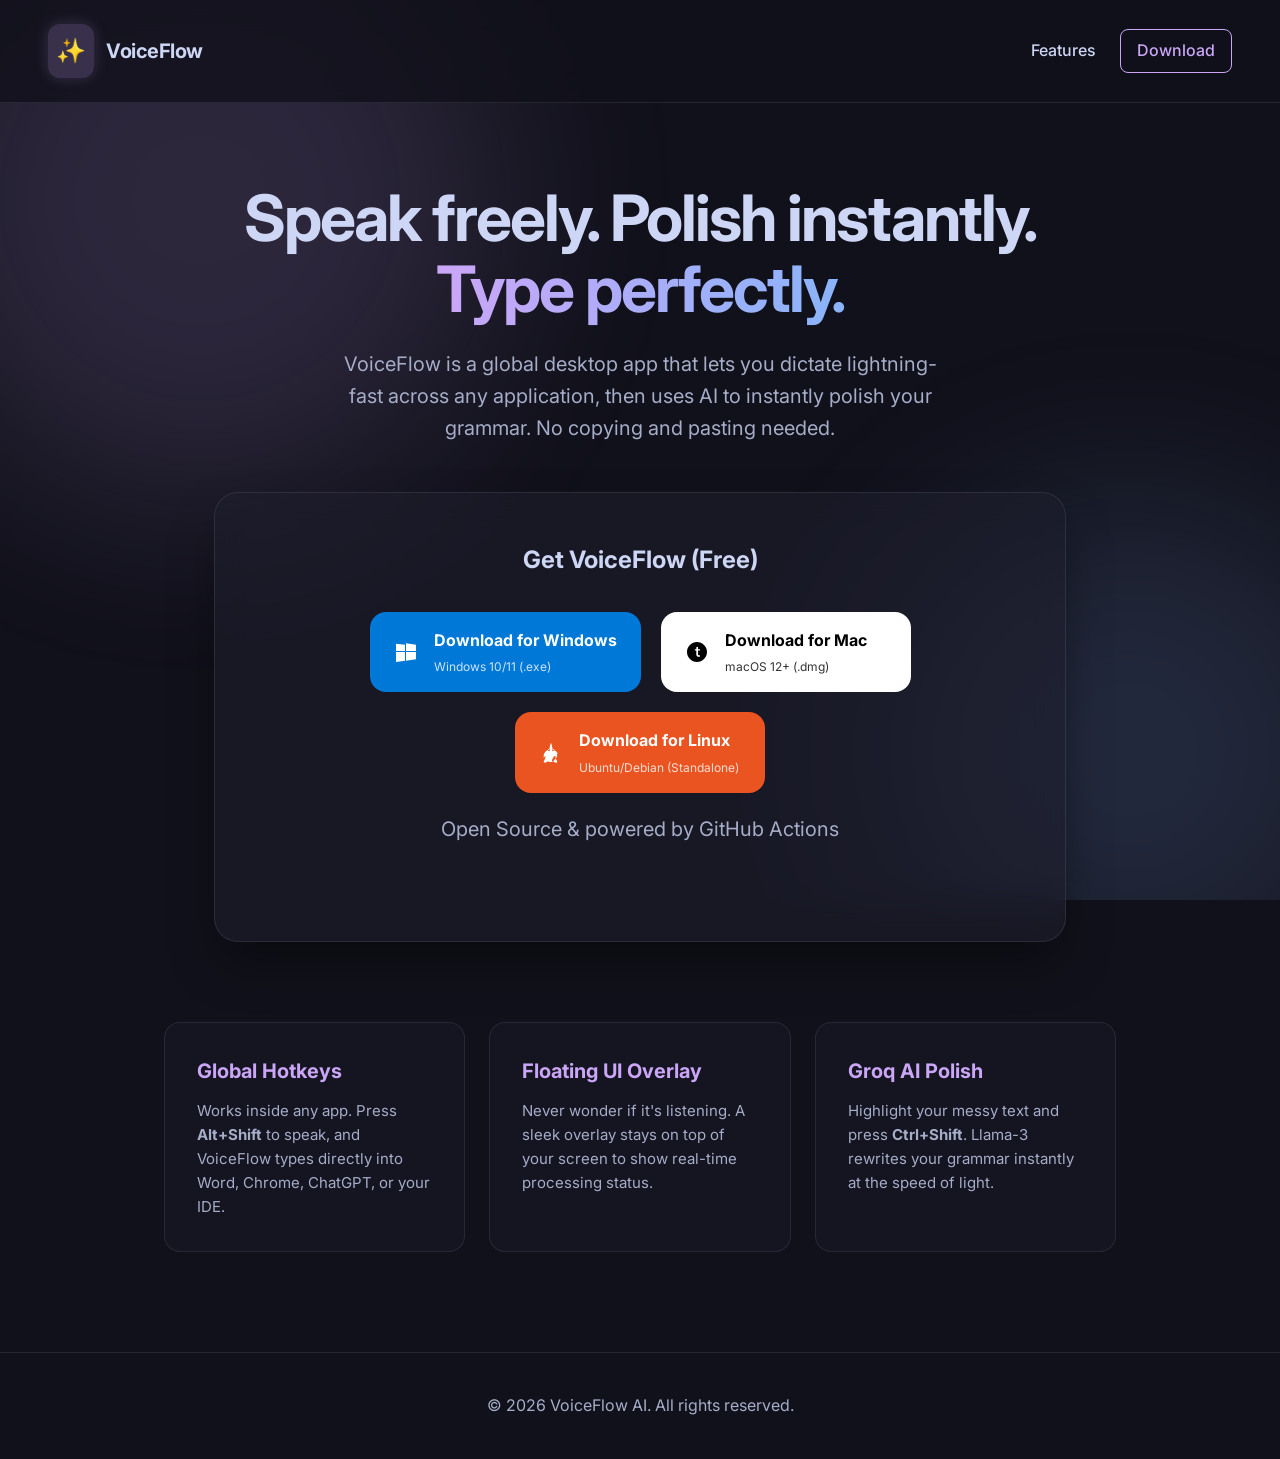
==== docs/index.html @ 1461a6a5 "Add automatic cloud releasing and fix Mac link" ====
<!DOCTYPE html>
<html lang="en">
<head>
    <meta charset="UTF-8">
    <meta name="viewport" content="width=device-width, initial-scale=1.0">
    <title>VoiceFlow - AI Dictation Everywhere</title>
    <link rel="stylesheet" href="style.css">
    <link href="https://fonts.googleapis.com/css2?family=Inter:wght@400;500;700&display=swap" rel="stylesheet">
</head>
<body>
    <div class="background-effects">
        <div class="glow-orb purple"></div>
        <div class="glow-orb blue"></div>
    </div>

    <header>
        <div class="logo">
            <span class="logo-icon">✨</span>
            <h1>VoiceFlow</h1>
        </div>
        <nav>
            <a href="#features">Features</a>
            <a href="#download" class="btn-primary-outline">Download</a>
        </nav>
    </header>

    <main>
        <section class="hero">
            <h1>Speak freely. Polish instantly. <br><span class="gradient-text">Type perfectly.</span></h1>
            <p>VoiceFlow is a global desktop app that lets you dictate lightning-fast across any application, then uses AI to instantly polish your grammar. No copying and pasting needed.</p>
            
            <div class="download-section" id="download">
                <h2>Get VoiceFlow (Free)</h2>
                <div class="button-group">
                    <a href="https://github.com/HafizMuhammadShah42895/VoiceFlow/releases/latest/download/VoiceFlow_Setup.exe" class="btn-download windows">
                        <svg width="24" height="24" viewBox="0 0 24 24" fill="currentColor"><path d="M2,22L11,20.8V12H2V22M12,20.7L22,19.3V12H12V20.7M22,4.7L12,3.3V11H22V4.7M11,4.8L2,3.8V11H11V4.8Z"/></svg>
                        <div>
                            <span>Download for Windows</span>
                            <small>Windows 10/11 (.exe)</small>
                        </div>
                    </a>
                    
                    <a href="https://github.com/HafizMuhammadShah42895/VoiceFlow/releases/latest/download/VoiceFlow_Mac.zip" class="btn-download mac">
                        <svg width="24" height="24" viewBox="0 0 24 24" fill="currentColor"><path d="M12 2C6.477 2 2 6.477 2 12s4.477 10 10 10 10-4.477 10-10S17.523 2 12 2zm3.3 14.5c-.326.134-.783.33-1.378.33-1.6 0-2.613-.913-2.613-2.695v-3.712H9.84v-1.125h1.468v-2.07l1.716-.51v2.58h2.007v1.125h-2.007v3.582c0 .944.385 1.34 1.106 1.34.335 0 .61-.06.77-.123v1.278z"/></svg>
                        <div>
                            <span>Download for Mac</span>
                            <small>macOS 12+ (.dmg)</small>
                        </div>
                    </a>

                    <a href="https://github.com/HafizMuhammadShah42895/VoiceFlow/releases/latest/download/VoiceFlow_Linux" class="btn-download linux">
                        <svg width="24" height="24" viewBox="0 0 24 24" fill="currentColor"><path d="M14.65,19.66c-.19.46-.72.68-1.2.5-.47-.19-.69-.71-.5-1.18.29-.69.76-1.5,1.06-2.09.28-.55.77-1.37,1.21-1.67.57-.39,1.15-.3,1.6.09.43.37.52,1,.27,1.67-.32.86-1.78,1.69-2.44,2.68M10.35,19.66c.19.46.72.68,1.2.5.47-.19.69-.71.5-1.18-.29-.69-.76-1.5-1.06-2.09-.28-.55-.77-1.37-1.21-1.67-.57-.39-1.15-.3-1.6.09-.43.37-.52,1-.27,1.67.32.86,1.78,1.69,2.44,2.68M18.89,12.75c-1.31-2.9-3.93-3.69-3.93-3.69-.33-.08-.73-.24-1.23-.42,0,0-1.23-6.64-1.73-6.64-.5,0-1.73,6.64-1.73,6.64-.5.18-.9.34-1.23.42,0,0-2.62.79-3.93,3.69-.73,1.62-.23,4.19-.23,4.19.45-1.5,1.52-1.92,1.52-1.92s.11.83-.02,1.61c-.13.78-.34,1.07-.34,1.07,0,0-.73,1.38-1.07,1.93-.34.55-.42,1.25-.13,1.74.29.49.88.58,1.4.38.52-.2,1.38-.9,1.7-1.09s.71-.24,1.11-.2c.4.04,1.04.28,1.54.49.5.21,1.18.21,1.68,0,.5-.21,1.14-.45,1.54-.49.4-.04.79.01,1.11.2s1.18.89,1.7,1.09c.52.2,1.11.11,1.4-.38.29-.49.21-1.19-.13-1.74-.34-.55-1.07-1.93-1.07-1.93,0,0-.21-.29-.34-1.07-.13-.78-.02-1.61-.02-1.61s1.07.42,1.52,1.92c0,0,.5-2.57-.23-4.19M14,10c-.55,0-1-.45-1-1s.45-1,1-1,1,.45,1,1-.45,1-1,1M10,10c-.55,0-1-.45-1-1s.45-1,1-1,1,.45,1,1-.45,1-1,1Z"/></svg>
                        <div>
                            <span>Download for Linux</span>
                            <small>Ubuntu/Debian (Standalone)</small>
                        </div>
                    </a>
                </div>
                <p class="github-note">Open Source & powered by GitHub Actions</p>
            </div>
        </section>

        <section id="features" class="features-grid">
            <div class="feature-card">
                <h3>Global Hotkeys</h3>
                <p>Works inside any app. Press <strong>Alt+Shift</strong> to speak, and VoiceFlow types directly into Word, Chrome, ChatGPT, or your IDE.</p>
            </div>
            <div class="feature-card">
                <h3>Floating UI Overlay</h3>
                <p>Never wonder if it's listening. A sleek overlay stays on top of your screen to show real-time processing status.</p>
            </div>
            <div class="feature-card">
                <h3>Groq AI Polish</h3>
                <p>Highlight your messy text and press <strong>Ctrl+Shift</strong>. Llama-3 rewrites your grammar instantly at the speed of light.</p>
            </div>
        </section>
    </main>

    <footer>
        <p>&copy; 2026 VoiceFlow AI. All rights reserved.</p>
    </footer>
</body>
</html>
---- docs/style.css ----
:root {
    --bg-base: #11111b;
    --bg-surface: rgba(30, 30, 46, 0.6);
    --bg-card: rgba(24, 24, 37, 0.7);
    --primary: #cba6f7;
    --primary-hover: #b4befe;
    --text-main: #cdd6f4;
    --text-muted: #a6adc8;
    --border: rgba(205, 214, 244, 0.1);
    --glass-blur: blur(16px);
}

* {
    box-sizing: border-box;
    margin: 0;
    padding: 0;
    font-family: 'Inter', -apple-system, sans-serif;
}

body {
    background-color: var(--bg-base);
    color: var(--text-main);
    line-height: 1.6;
    overflow-x: hidden;
}

.background-effects {
    position: fixed;
    top: 0;
    left: 0;
    width: 100vw;
    height: 100vh;
    z-index: -1;
    overflow: hidden;
}

.glow-orb {
    position: absolute;
    border-radius: 50%;
    filter: blur(100px);
    opacity: 0.15;
    animation: float 20s infinite ease-in-out alternate;
}

.glow-orb.purple {
    width: 600px;
    height: 600px;
    background: #cba6f7;
    top: -100px;
    left: -100px;
}

.glow-orb.blue {
    width: 500px;
    height: 500px;
    background: #89b4fa;
    bottom: -100px;
    right: -100px;
    animation-delay: -10s;
}

@keyframes float {
    0% { transform: translate(0, 0) scale(1); }
    100% { transform: translate(100px, 50px) scale(1.1); }
}

header {
    display: flex;
    justify-content: space-between;
    align-items: center;
    padding: 24px 48px;
    background: rgba(17, 17, 27, 0.8);
    backdrop-filter: var(--glass-blur);
    border-bottom: 1px solid var(--border);
    position: sticky;
    top: 0;
    z-index: 100;
}

.logo {
    display: flex;
    align-items: center;
    gap: 12px;
}

.logo-icon {
    font-size: 24px;
    background: rgba(203, 166, 247, 0.2);
    padding: 8px;
    border-radius: 12px;
    box-shadow: 0 0 15px rgba(203, 166, 247, 0.2);
}

header h1 {
    font-size: 20px;
    font-weight: 700;
    letter-spacing: -0.5px;
}

nav {
    display: flex;
    gap: 24px;
    align-items: center;
}

nav a {
    color: var(--text-main);
    text-decoration: none;
    font-weight: 500;
    transition: color 0.2s;
}

nav a:hover {
    color: var(--primary);
}

.btn-primary-outline {
    border: 1px solid var(--primary);
    padding: 8px 16px;
    border-radius: 8px;
    color: var(--primary) !important;
}

.btn-primary-outline:hover {
    background: rgba(203, 166, 247, 0.1);
}

.hero {
    max-width: 900px;
    margin: 80px auto;
    text-align: center;
    padding: 0 24px;
    animation: fadeInUp 1s ease-out;
}

.hero h1 {
    font-size: 64px;
    line-height: 1.1;
    letter-spacing: -2px;
    margin-bottom: 24px;
}

.gradient-text {
    background: linear-gradient(90deg, #cba6f7, #89b4fa);
    -webkit-background-clip: text;
    -webkit-text-fill-color: transparent;
}

.hero p {
    font-size: 20px;
    color: var(--text-muted);
    max-width: 600px;
    margin: 0 auto 48px;
}

.download-section {
    background: var(--bg-surface);
    backdrop-filter: var(--glass-blur);
    border: 1px solid var(--border);
    border-radius: 24px;
    padding: 48px;
    box-shadow: 0 25px 50px -12px rgba(0, 0, 0, 0.5);
}

.download-section h2 {
    margin-bottom: 32px;
    font-size: 24px;
}

.button-group {
    display: flex;
    justify-content: center;
    gap: 20px;
    flex-wrap: wrap;
    margin-bottom: 20px;
}

.btn-download {
    display: flex;
    align-items: center;
    gap: 16px;
    padding: 16px 24px;
    border-radius: 16px;
    text-decoration: none;
    transition: all 0.3s cubic-bezier(0.4, 0, 0.2, 1);
    min-width: 250px;
    text-align: left;
}

.btn-download span {
    display: block;
    font-weight: 700;
    font-size: 16px;
    margin-bottom: 4px;
}

.btn-download small {
    display: block;
    opacity: 0.8;
    font-size: 12px;
}

.btn-download.windows {
    background: #0078d7;
    color: white;
}
.btn-download.windows:hover {
    background: #1084e3;
    transform: translateY(-4px);
    box-shadow: 0 10px 20px rgba(0, 120, 215, 0.3);
}

.btn-download.mac {
    background: #ffffff;
    color: #000000;
}
.btn-download.mac:hover {
    background: #f0f0f0;
    transform: translateY(-4px);
    box-shadow: 0 10px 20px rgba(255, 255, 255, 0.2);
}

.btn-download.linux {
    background: #E95420;
    color: white;
}
.btn-download.linux:hover {
    background: #f4602d;
    transform: translateY(-4px);
    box-shadow: 0 10px 20px rgba(233, 84, 32, 0.3);
}

.github-note {
    font-size: 14px;
    color: var(--text-muted);
    margin: 0;
}

.features-grid {
    display: grid;
    grid-template-columns: repeat(auto-fit, minmax(280px, 1fr));
    gap: 24px;
    max-width: 1000px;
    margin: 0 auto 100px;
    padding: 0 24px;
}

.feature-card {
    background: var(--bg-card);
    border: 1px solid var(--border);
    border-radius: 16px;
    padding: 32px;
    transition: transform 0.2s;
}

.feature-card:hover {
    transform: translateY(-5px);
}

.feature-card h3 {
    font-size: 20px;
    margin-bottom: 12px;
    color: var(--primary);
}

.feature-card p {
    color: var(--text-muted);
    font-size: 15px;
}

footer {
    text-align: center;
    padding: 40px;
    border-top: 1px solid var(--border);
    color: var(--text-muted);
}

@keyframes fadeInUp {
    from { opacity: 0; transform: translateY(20px); }
    to { opacity: 1; transform: translateY(0); }
}

@media (max-width: 768px) {
    .hero h1 { font-size: 48px; }
    header { padding: 20px; }
    .button-group { flex-direction: column; align-items: center; }
    .btn-download { width: 100%; max-width: 300px; }
}
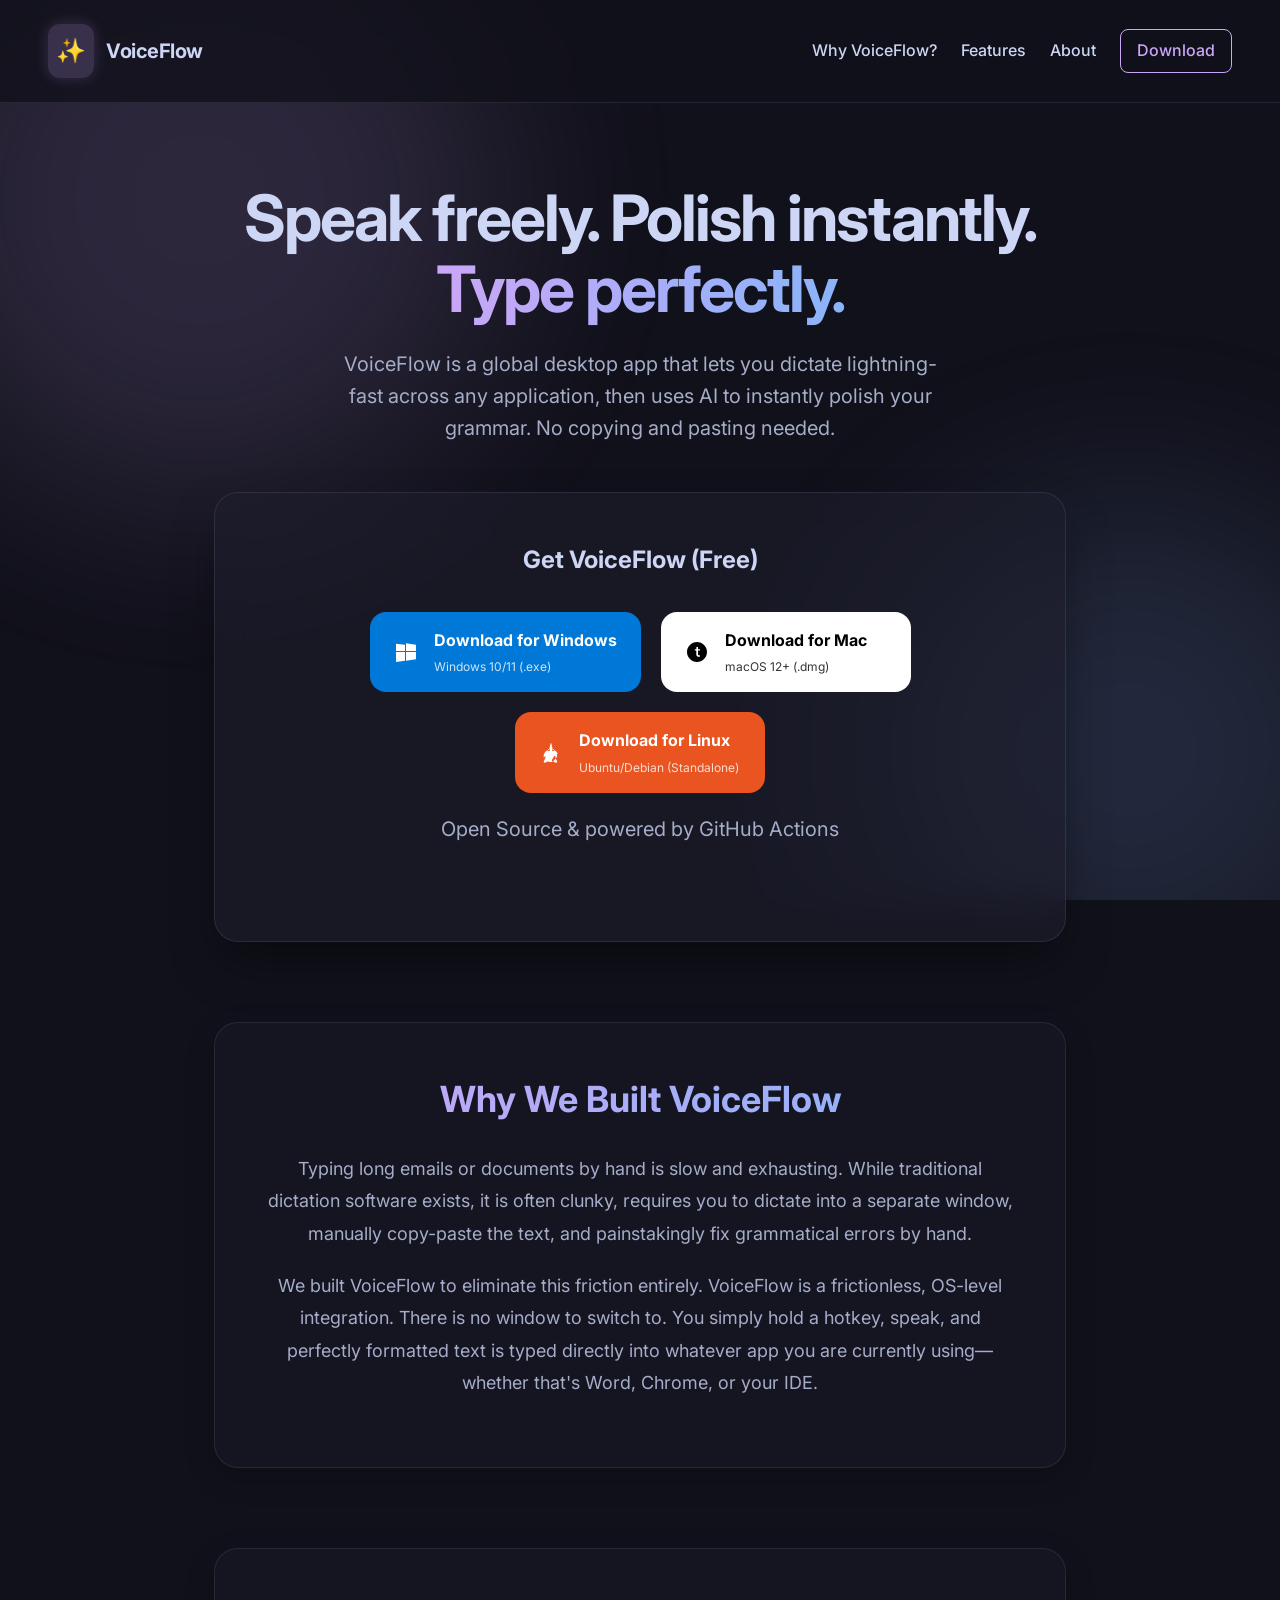
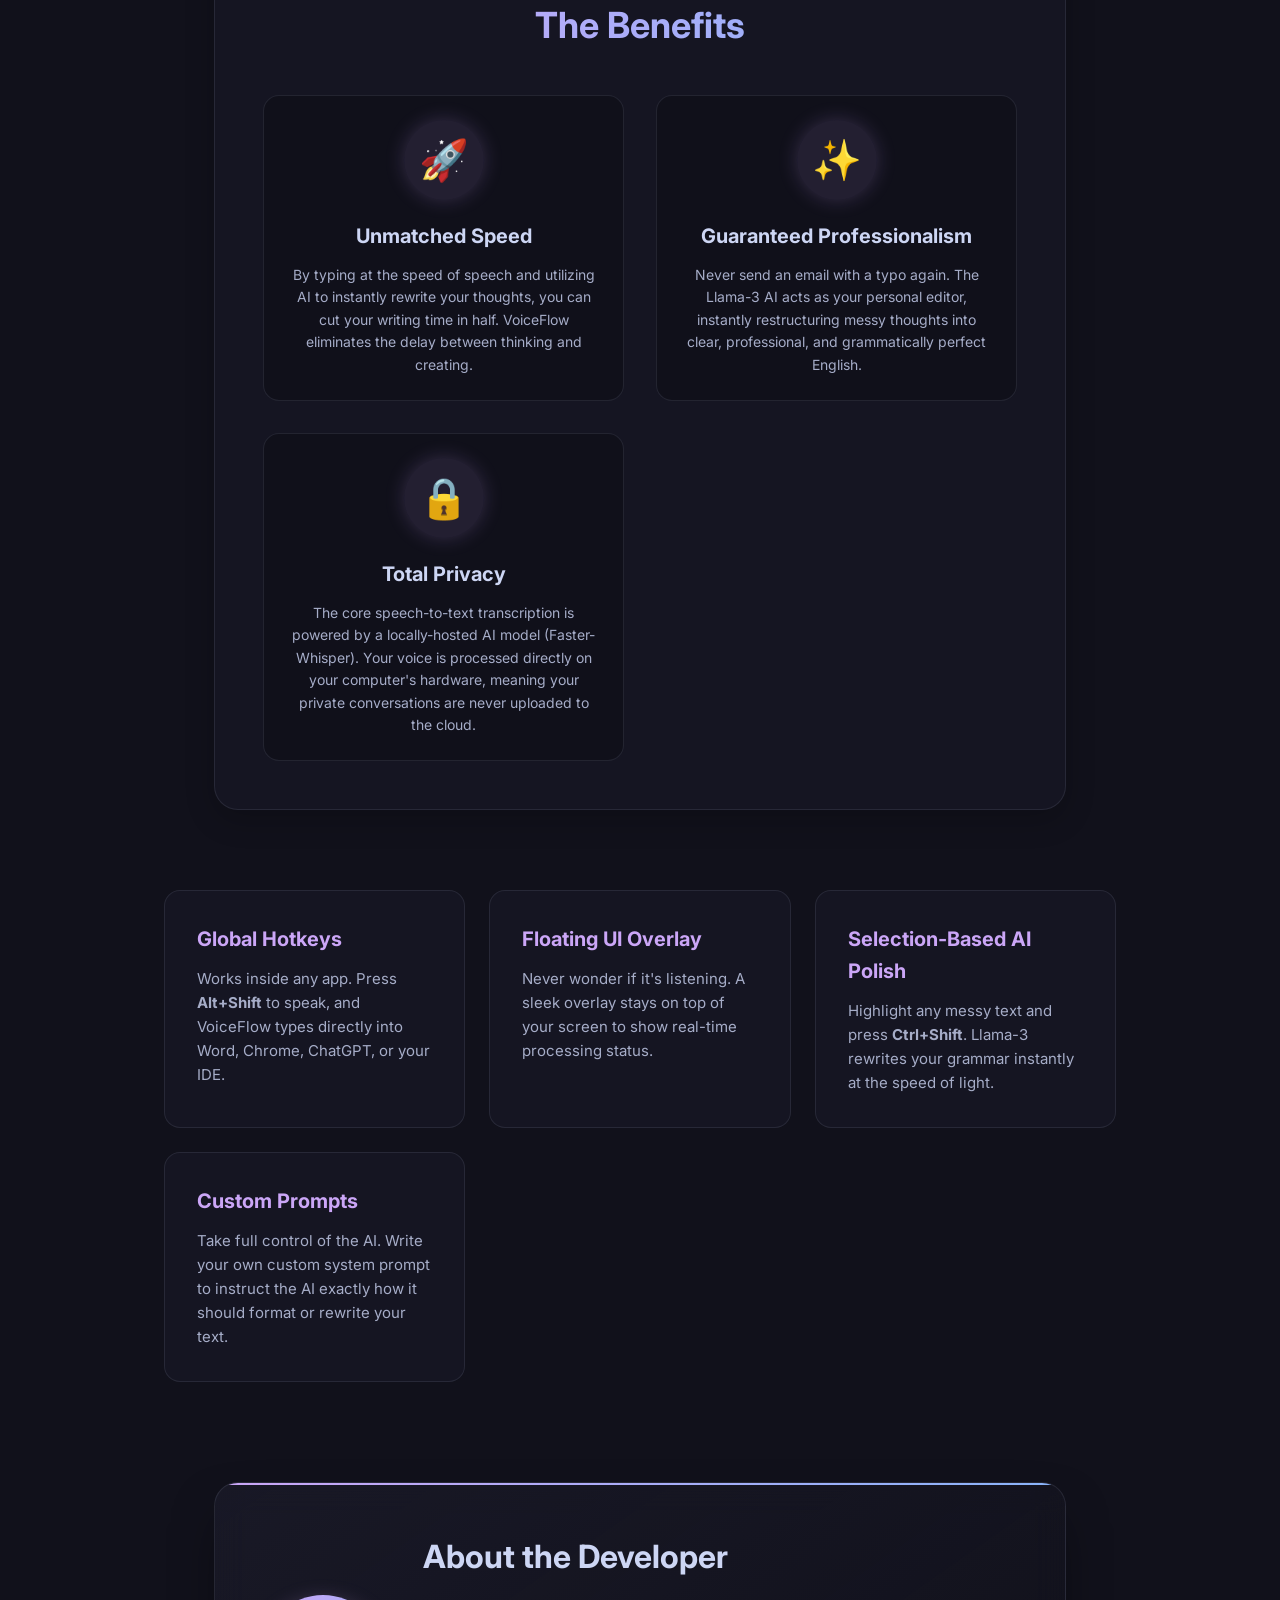
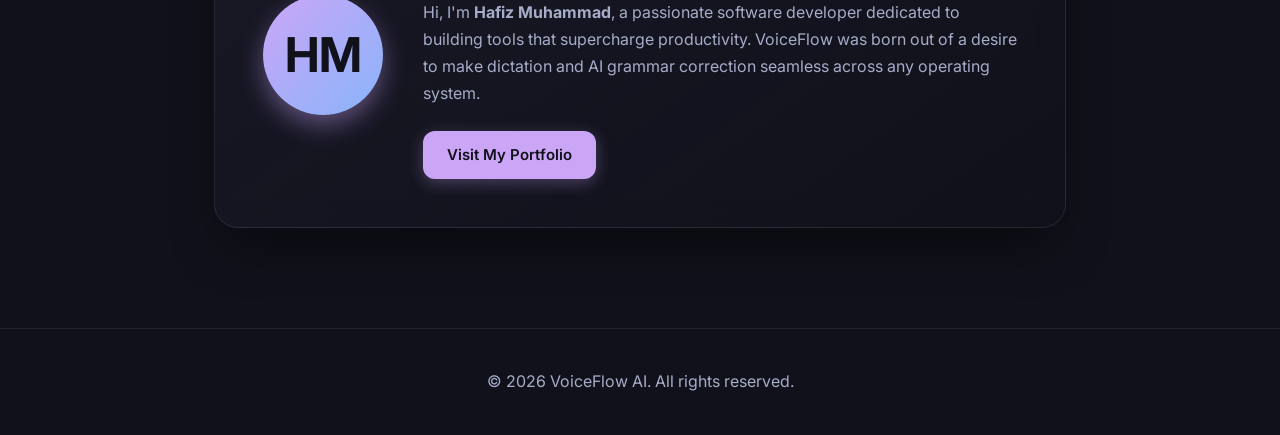
==== commit f8f3e900: "Expand website with detailed benefits and marketing copy" ====
--- a/docs/index.html
+++ b/docs/index.html
@@ -19,7 +19,9 @@
             <h1>VoiceFlow</h1>
         </div>
         <nav>
+            <a href="#why">Why VoiceFlow?</a>
             <a href="#features">Features</a>
+            <a href="#about">About</a>
             <a href="#download" class="btn-primary-outline">Download</a>
         </nav>
     </header>
@@ -60,6 +62,37 @@
             </div>
         </section>
 
+        <section id="why" class="why-section">
+            <div class="content-wrapper text-center">
+                <h2>Why We Built VoiceFlow</h2>
+                <p class="lead">Typing long emails or documents by hand is slow and exhausting. While traditional dictation software exists, it is often clunky, requires you to dictate into a separate window, manually copy-paste the text, and painstakingly fix grammatical errors by hand.</p>
+                <p class="lead">We built VoiceFlow to eliminate this friction entirely. VoiceFlow is a frictionless, OS-level integration. There is no window to switch to. You simply hold a hotkey, speak, and perfectly formatted text is typed directly into whatever app you are currently using—whether that's Word, Chrome, or your IDE.</p>
+            </div>
+        </section>
+
+        <section id="benefits" class="benefits-section">
+            <div class="content-wrapper">
+                <h2 class="text-center">The Benefits</h2>
+                <div class="benefits-grid">
+                    <div class="benefit-card">
+                        <div class="benefit-icon">🚀</div>
+                        <h3>Unmatched Speed</h3>
+                        <p>By typing at the speed of speech and utilizing AI to instantly rewrite your thoughts, you can cut your writing time in half. VoiceFlow eliminates the delay between thinking and creating.</p>
+                    </div>
+                    <div class="benefit-card">
+                        <div class="benefit-icon">✨</div>
+                        <h3>Guaranteed Professionalism</h3>
+                        <p>Never send an email with a typo again. The Llama-3 AI acts as your personal editor, instantly restructuring messy thoughts into clear, professional, and grammatically perfect English.</p>
+                    </div>
+                    <div class="benefit-card">
+                        <div class="benefit-icon">🔒</div>
+                        <h3>Total Privacy</h3>
+                        <p>The core speech-to-text transcription is powered by a locally-hosted AI model (Faster-Whisper). Your voice is processed directly on your computer's hardware, meaning your private conversations are never uploaded to the cloud.</p>
+                    </div>
+                </div>
+            </div>
+        </section>
+
         <section id="features" class="features-grid">
             <div class="feature-card">
                 <h3>Global Hotkeys</h3>
@@ -70,8 +103,25 @@
                 <p>Never wonder if it's listening. A sleek overlay stays on top of your screen to show real-time processing status.</p>
             </div>
             <div class="feature-card">
-                <h3>Groq AI Polish</h3>
-                <p>Highlight your messy text and press <strong>Ctrl+Shift</strong>. Llama-3 rewrites your grammar instantly at the speed of light.</p>
+                <h3>Selection-Based AI Polish</h3>
+                <p>Highlight any messy text and press <strong>Ctrl+Shift</strong>. Llama-3 rewrites your grammar instantly at the speed of light.</p>
+            </div>
+            <div class="feature-card">
+                <h3>Custom Prompts</h3>
+                <p>Take full control of the AI. Write your own custom system prompt to instruct the AI exactly how it should format or rewrite your text.</p>
+            </div>
+        </section>
+
+        <section id="about" class="about-section">
+            <div class="about-content">
+                <div class="about-avatar">
+                    <span>HM</span>
+                </div>
+                <div class="about-text">
+                    <h2>About the Developer</h2>
+                    <p>Hi, I'm <strong>Hafiz Muhammad</strong>, a passionate software developer dedicated to building tools that supercharge productivity. VoiceFlow was born out of a desire to make dictation and AI grammar correction seamless across any operating system.</p>
+                    <a href="https://hafizmuhammadshah42895.github.io/hafizmuhammad.dev/" target="_blank" class="btn-portfolio">Visit My Portfolio</a>
+                </div>
             </div>
         </section>
     </main>
--- a/docs/style.css
+++ b/docs/style.css
@@ -268,6 +268,161 @@
     font-size: 15px;
 }
 
+/* Why & Benefits Sections */
+.why-section, .benefits-section {
+    max-width: 900px;
+    margin: 0 auto 80px;
+    padding: 0 24px;
+}
+
+.content-wrapper {
+    background: var(--bg-card);
+    border: 1px solid var(--border);
+    border-radius: 24px;
+    padding: 48px;
+    box-shadow: 0 10px 30px rgba(0, 0, 0, 0.2);
+}
+
+.text-center {
+    text-align: center;
+}
+
+.why-section h2, .benefits-section h2 {
+    font-size: 36px;
+    margin-bottom: 24px;
+    background: linear-gradient(90deg, var(--primary), #89b4fa);
+    -webkit-background-clip: text;
+    -webkit-text-fill-color: transparent;
+}
+
+.lead {
+    font-size: 18px;
+    color: var(--text-muted);
+    margin-bottom: 20px;
+    line-height: 1.8;
+}
+
+.benefits-grid {
+    display: grid;
+    grid-template-columns: repeat(auto-fit, minmax(250px, 1fr));
+    gap: 32px;
+    margin-top: 40px;
+}
+
+.benefit-card {
+    text-align: center;
+    padding: 24px;
+    background: rgba(0, 0, 0, 0.2);
+    border-radius: 16px;
+    border: 1px solid var(--border);
+    transition: transform 0.3s;
+}
+
+.benefit-card:hover {
+    transform: translateY(-5px);
+    background: rgba(203, 166, 247, 0.05);
+}
+
+.benefit-icon {
+    font-size: 40px;
+    margin-bottom: 16px;
+    background: rgba(203, 166, 247, 0.1);
+    width: 80px;
+    height: 80px;
+    line-height: 80px;
+    border-radius: 50%;
+    margin: 0 auto 20px;
+    box-shadow: 0 0 20px rgba(203, 166, 247, 0.2);
+}
+
+.benefit-card h3 {
+    font-size: 20px;
+    color: var(--text-main);
+    margin-bottom: 12px;
+}
+
+.benefit-card p {
+    font-size: 14px;
+    color: var(--text-muted);
+    line-height: 1.6;
+}
+
+/* About Section */
+.about-section {
+    max-width: 900px;
+    margin: 0 auto 100px;
+    padding: 0 24px;
+}
+
+.about-content {
+    display: flex;
+    align-items: center;
+    gap: 40px;
+    background: linear-gradient(145deg, var(--bg-surface), rgba(17, 17, 27, 0.4));
+    backdrop-filter: var(--glass-blur);
+    border: 1px solid var(--border);
+    border-radius: 24px;
+    padding: 48px;
+    box-shadow: 0 25px 50px -12px rgba(0, 0, 0, 0.5);
+    position: relative;
+    overflow: hidden;
+}
+
+.about-content::before {
+    content: '';
+    position: absolute;
+    top: 0; left: 0; right: 0;
+    height: 2px;
+    background: linear-gradient(90deg, var(--primary), #89b4fa);
+}
+
+.about-avatar {
+    width: 120px;
+    height: 120px;
+    border-radius: 50%;
+    background: linear-gradient(135deg, var(--primary), #89b4fa);
+    display: flex;
+    justify-content: center;
+    align-items: center;
+    font-size: 48px;
+    font-weight: 700;
+    color: #11111b;
+    flex-shrink: 0;
+    box-shadow: 0 10px 25px rgba(203, 166, 247, 0.4);
+}
+
+.about-text h2 {
+    font-size: 32px;
+    margin-bottom: 16px;
+    color: var(--text-main);
+}
+
+.about-text p {
+    color: var(--text-muted);
+    font-size: 16px;
+    line-height: 1.7;
+    margin-bottom: 24px;
+}
+
+.btn-portfolio {
+    display: inline-block;
+    background: var(--primary);
+    color: #11111b;
+    text-decoration: none;
+    padding: 12px 24px;
+    border-radius: 12px;
+    font-weight: 600;
+    font-size: 15px;
+    transition: all 0.3s;
+    box-shadow: 0 4px 15px rgba(203, 166, 247, 0.3);
+}
+
+.btn-portfolio:hover {
+    background: var(--primary-hover);
+    transform: translateY(-2px);
+    box-shadow: 0 8px 25px rgba(203, 166, 247, 0.5);
+}
+
 footer {
     text-align: center;
     padding: 40px;
@@ -285,4 +440,11 @@
     header { padding: 20px; }
     .button-group { flex-direction: column; align-items: center; }
     .btn-download { width: 100%; max-width: 300px; }
-}
+    
+    .about-content {
+        flex-direction: column;
+        text-align: center;
+        gap: 24px;
+        padding: 32px;
+    }
+}
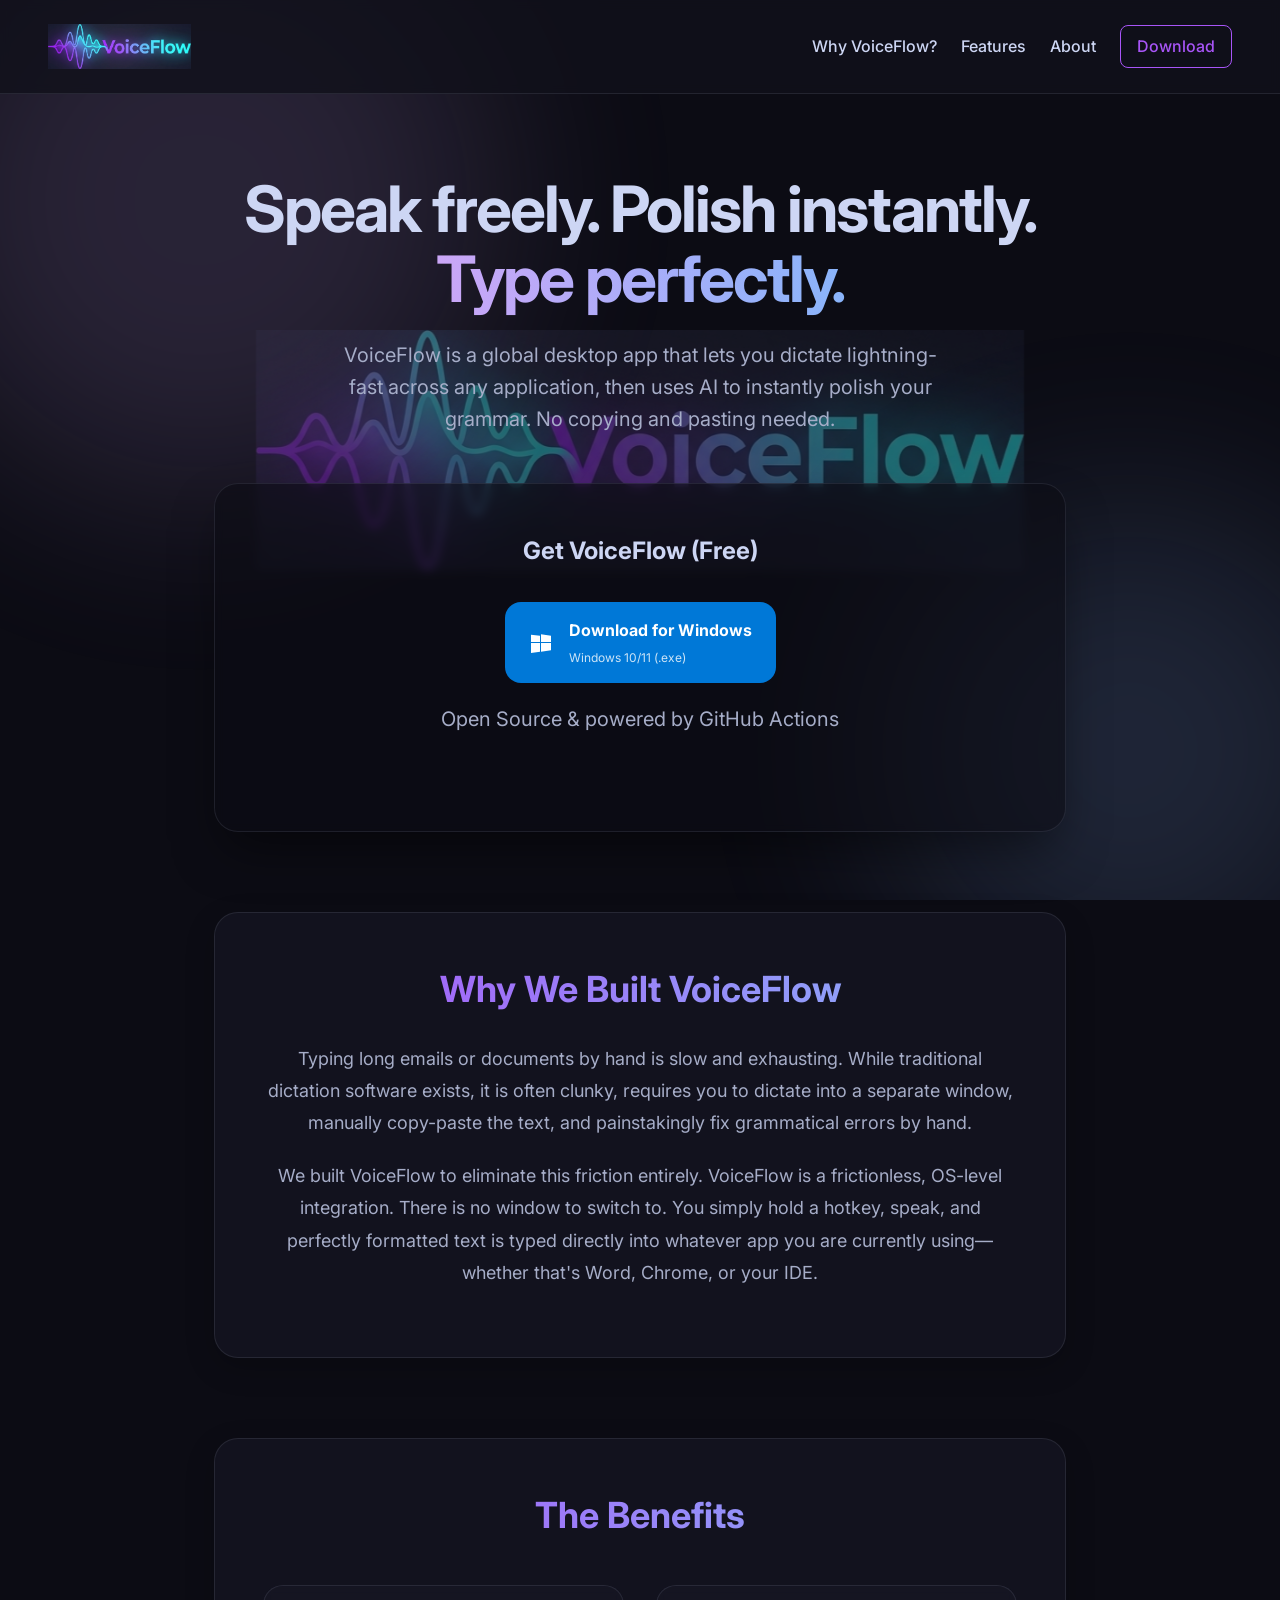
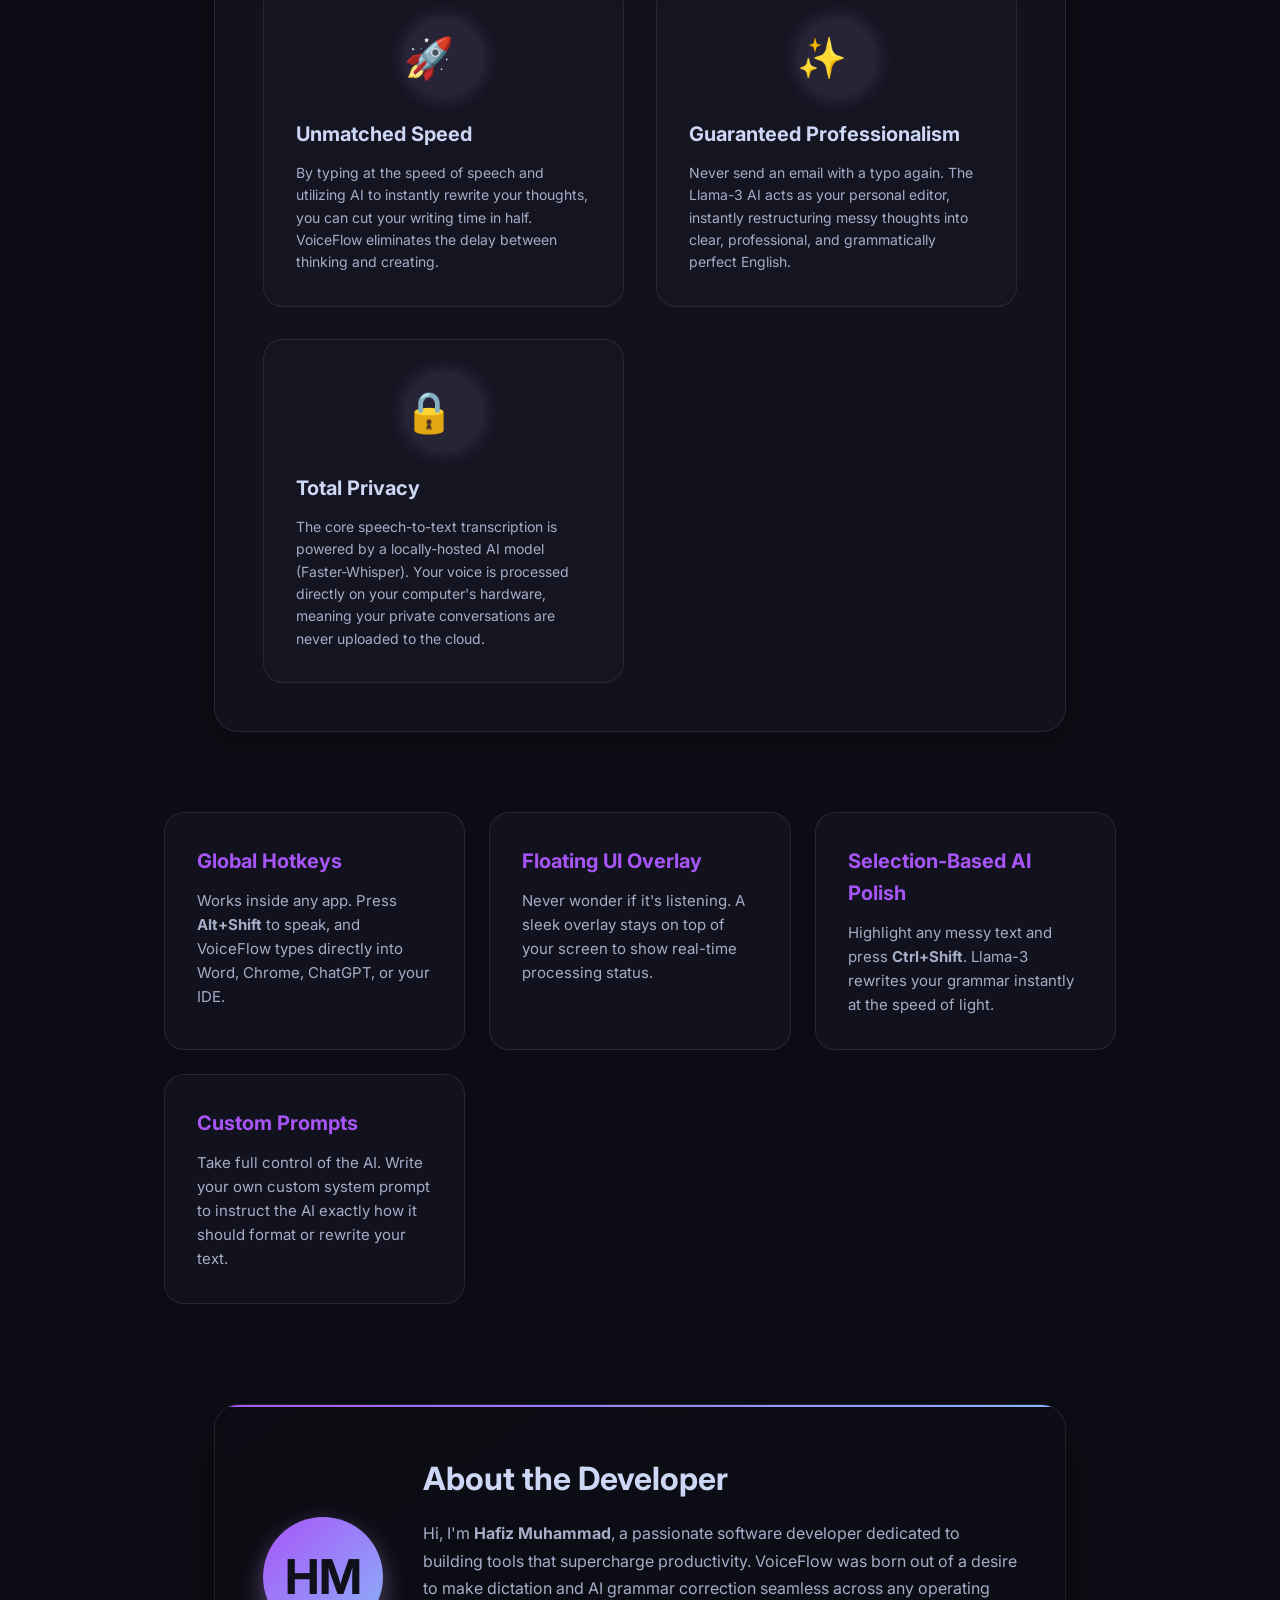
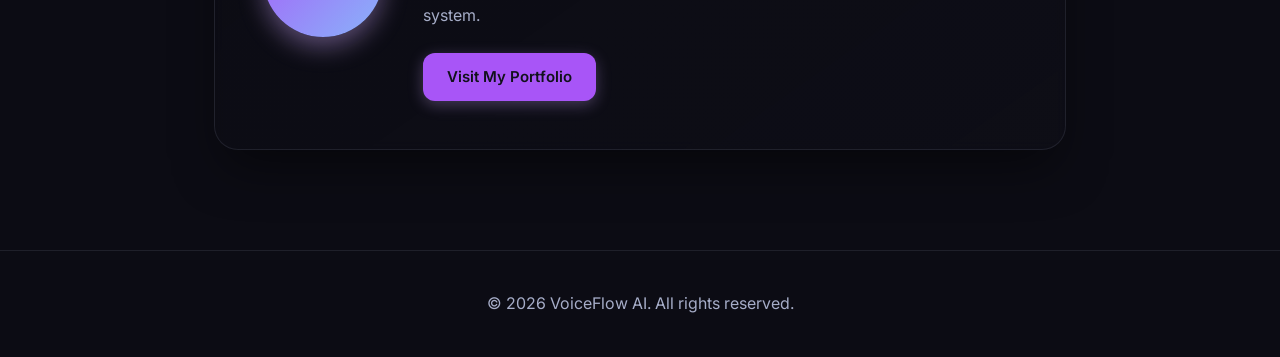
==== commit 17d0659f: "UI Overhaul: Full Logo Redesign and Glassmorphism - Added custom transparent glowing VoiceFlow logo." ====
--- a/docs/index.html
+++ b/docs/index.html
@@ -14,9 +14,8 @@
     </div>
 
     <header>
-        <div class="logo">
-            <span class="logo-icon">✨</span>
-            <h1>VoiceFlow</h1>
+        <div class="logo" style="display: flex; align-items: center;">
+            <img src="assets/logo_cropped.png" alt="VoiceFlow Logo" style="height: 45px; mix-blend-mode: screen;">
         </div>
         <nav>
             <a href="#why">Why VoiceFlow?</a>
@@ -42,6 +41,7 @@
                         </div>
                     </a>
                     
+                    <!-- TEMPORARILY HIDDEN UNTIL MAC AND LINUX BUILDS ARE STABLE
                     <a href="https://github.com/HafizMuhammadShah42895/VoiceFlow/releases/latest/download/VoiceFlow_Mac.zip" class="btn-download mac">
                         <svg width="24" height="24" viewBox="0 0 24 24" fill="currentColor"><path d="M12 2C6.477 2 2 6.477 2 12s4.477 10 10 10 10-4.477 10-10S17.523 2 12 2zm3.3 14.5c-.326.134-.783.33-1.378.33-1.6 0-2.613-.913-2.613-2.695v-3.712H9.84v-1.125h1.468v-2.07l1.716-.51v2.58h2.007v1.125h-2.007v3.582c0 .944.385 1.34 1.106 1.34.335 0 .61-.06.77-.123v1.278z"/></svg>
                         <div>
@@ -57,6 +57,7 @@
                             <small>Ubuntu/Debian (Standalone)</small>
                         </div>
                     </a>
+                    -->
                 </div>
                 <p class="github-note">Open Source & powered by GitHub Actions</p>
             </div>
--- a/docs/style.css
+++ b/docs/style.css
@@ -1,13 +1,14 @@
 :root {
-    --bg-base: #11111b;
-    --bg-surface: rgba(30, 30, 46, 0.6);
-    --bg-card: rgba(24, 24, 37, 0.7);
-    --primary: #cba6f7;
+    --bg-base: #0c0c14;
+    --bg-card: rgba(24, 24, 37, 0.6);
+    --bg-surface: rgba(12, 12, 20, 0.6);
+    --primary: #a855f7;
+    --secondary: #00e5ff;
     --primary-hover: #b4befe;
     --text-main: #cdd6f4;
     --text-muted: #a6adc8;
     --border: rgba(205, 214, 244, 0.1);
-    --glass-blur: blur(16px);
+    --glass-blur: blur(5px);
 }
 
 * {
@@ -22,6 +23,25 @@
     color: var(--text-main);
     line-height: 1.6;
     overflow-x: hidden;
+    position: relative;
+}
+
+body::before {
+    content: '';
+    position: fixed;
+    top: 50%;
+    left: 50%;
+    transform: translate(-50%, -50%);
+    width: 100vw;
+    height: 100vh;
+    background-image: url('assets/logo_cropped.png');
+    background-size: 60%;
+    background-repeat: no-repeat;
+    background-position: center;
+    opacity: 0.4;
+    mix-blend-mode: screen;
+    z-index: -1;
+    pointer-events: none;
 }
 
 .background-effects {
@@ -245,12 +265,14 @@
     padding: 0 24px;
 }
 
-.feature-card {
+.benefit-card, .feature-card {
     background: var(--bg-card);
+    backdrop-filter: var(--glass-blur);
+    -webkit-backdrop-filter: var(--glass-blur);
+    padding: 32px;
+    border-radius: 20px;
     border: 1px solid var(--border);
-    border-radius: 16px;
-    padding: 32px;
-    transition: transform 0.2s;
+    transition: transform 0.3s;
 }
 
 .feature-card:hover {
@@ -307,15 +329,6 @@
     grid-template-columns: repeat(auto-fit, minmax(250px, 1fr));
     gap: 32px;
     margin-top: 40px;
-}
-
-.benefit-card {
-    text-align: center;
-    padding: 24px;
-    background: rgba(0, 0, 0, 0.2);
-    border-radius: 16px;
-    border: 1px solid var(--border);
-    transition: transform 0.3s;
 }
 
 .benefit-card:hover {
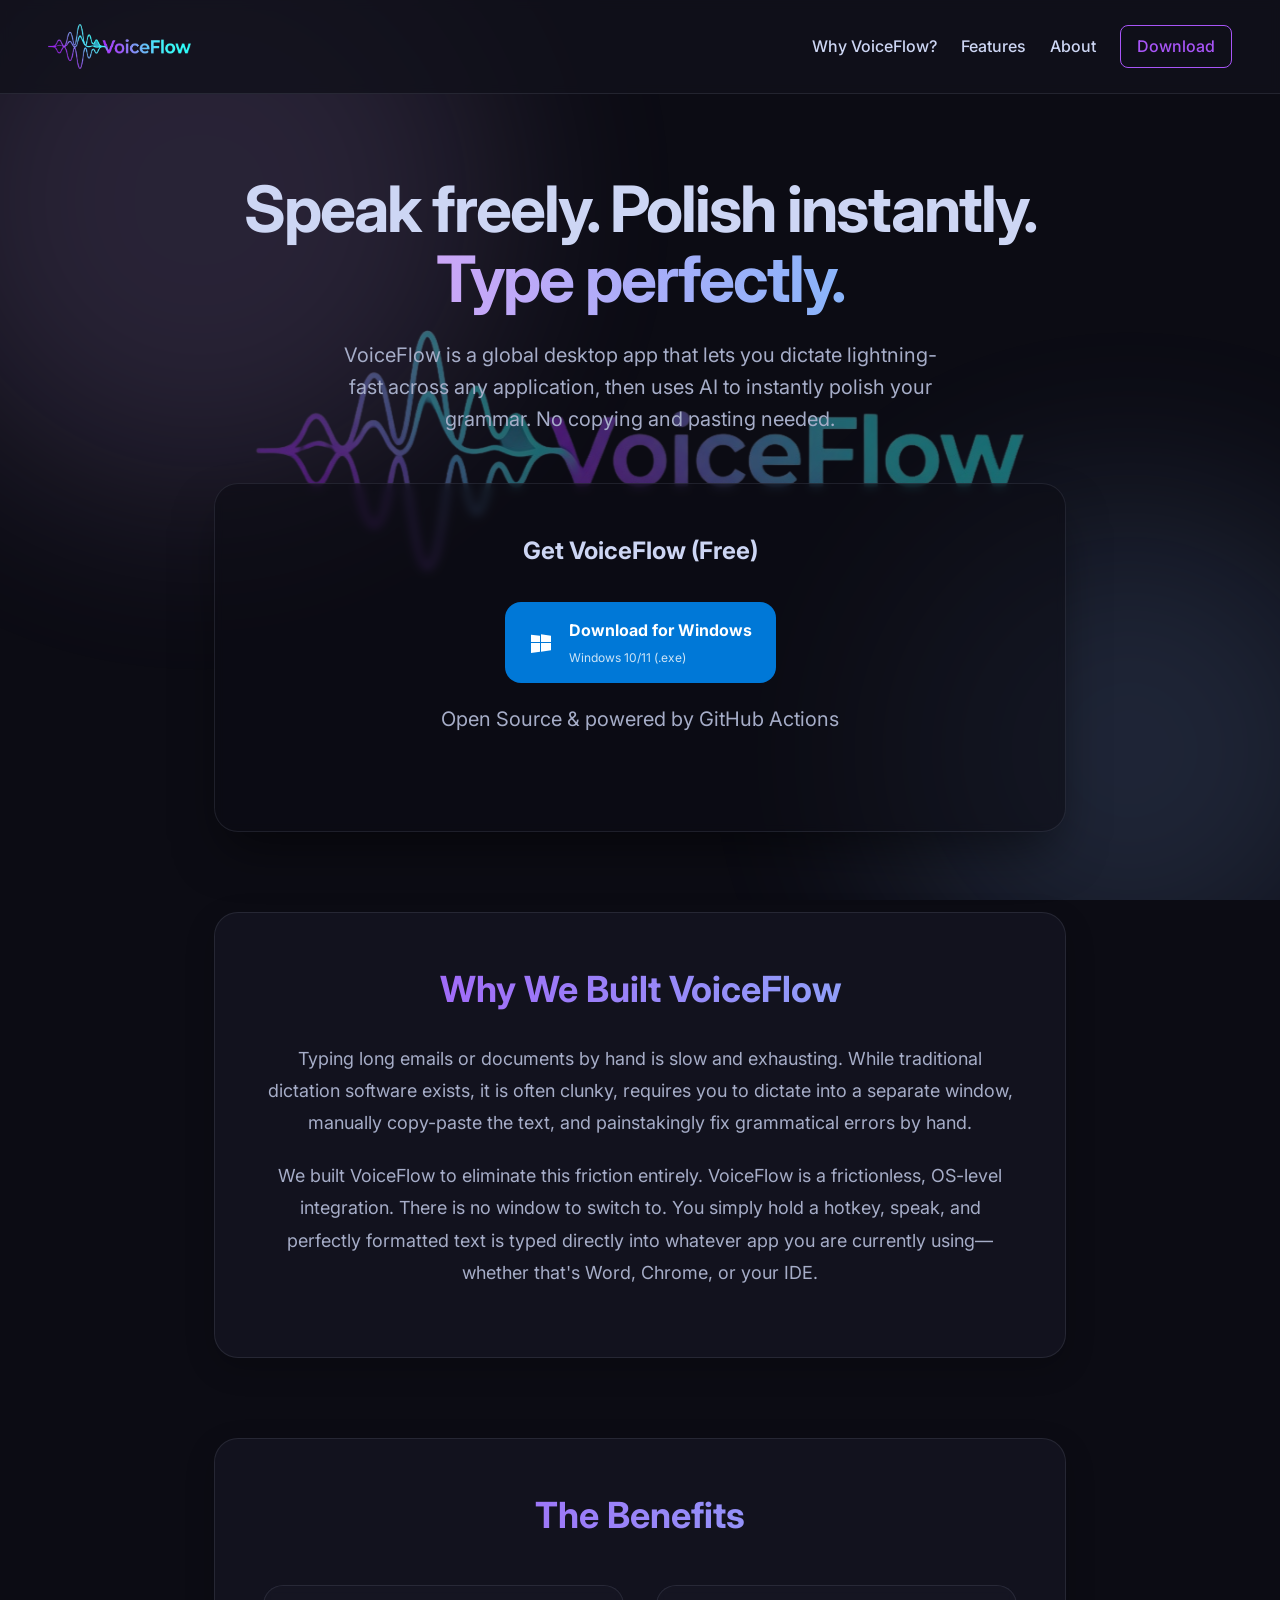
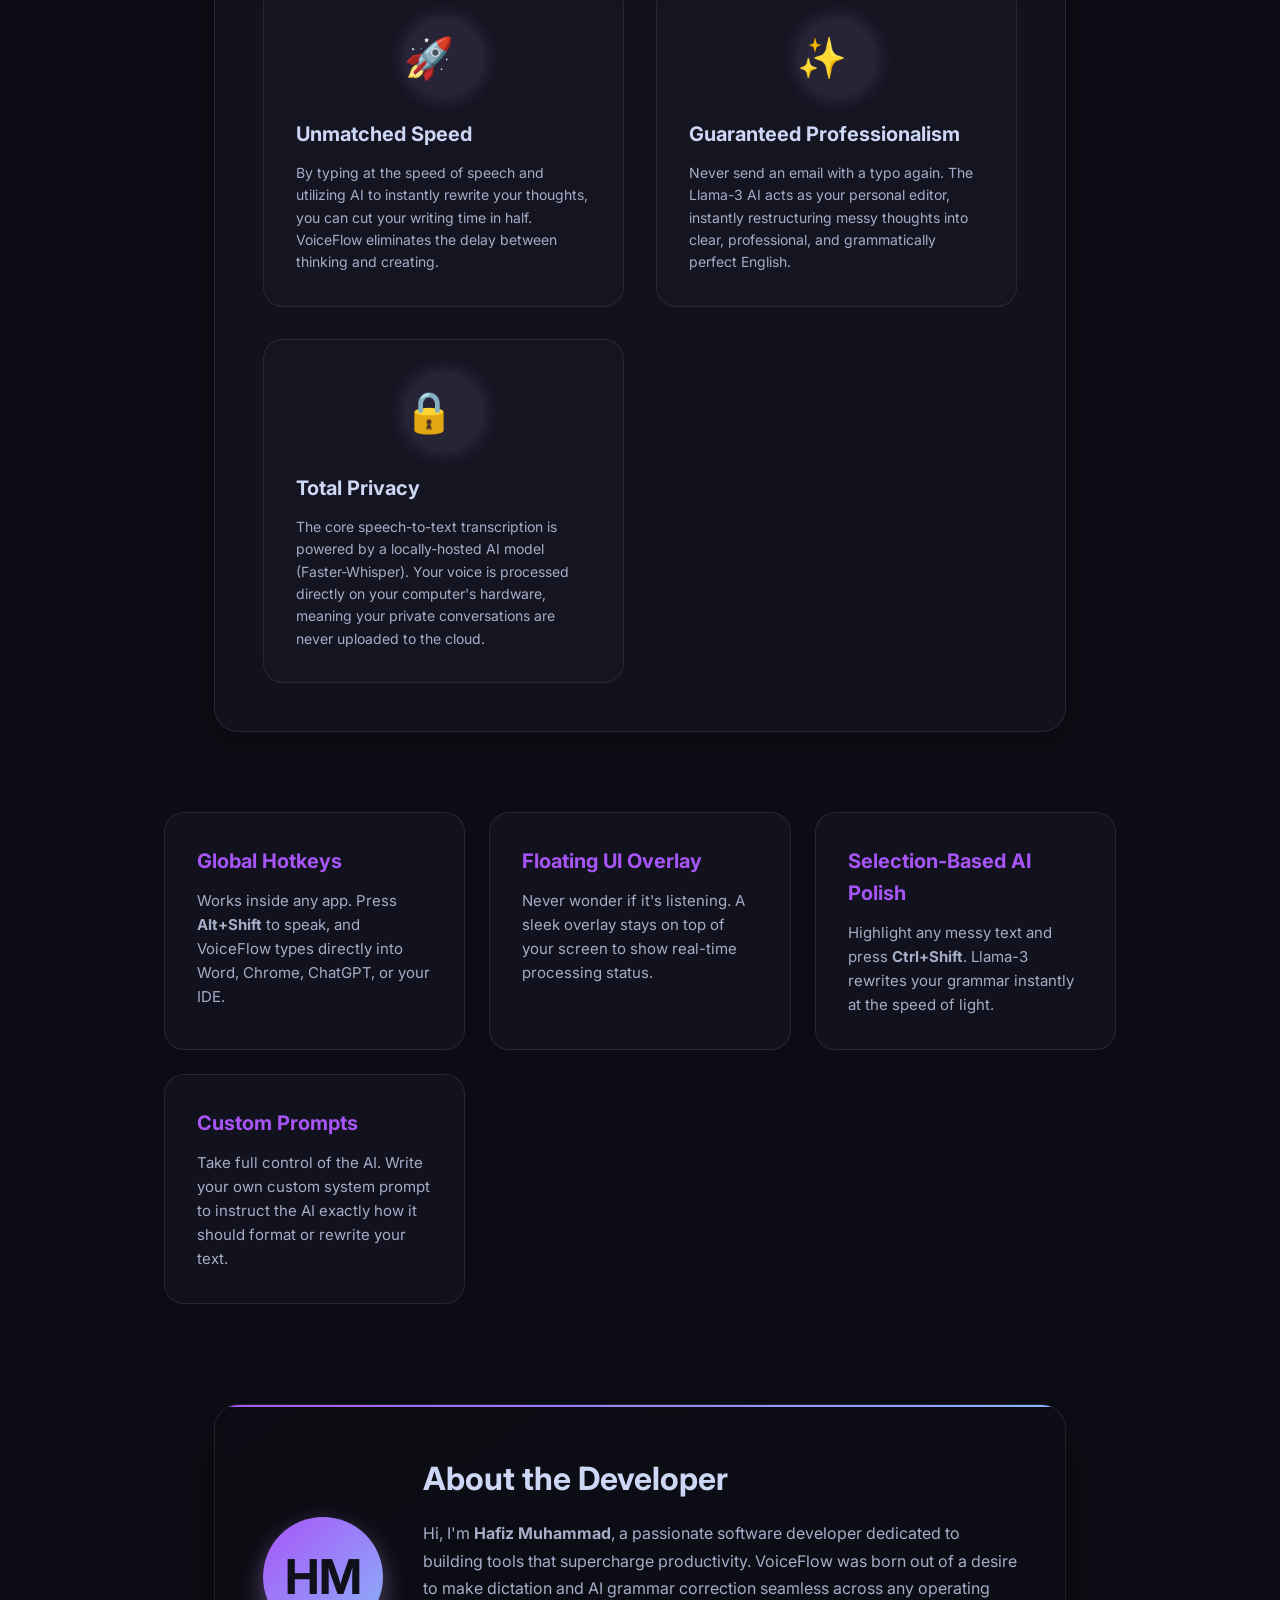
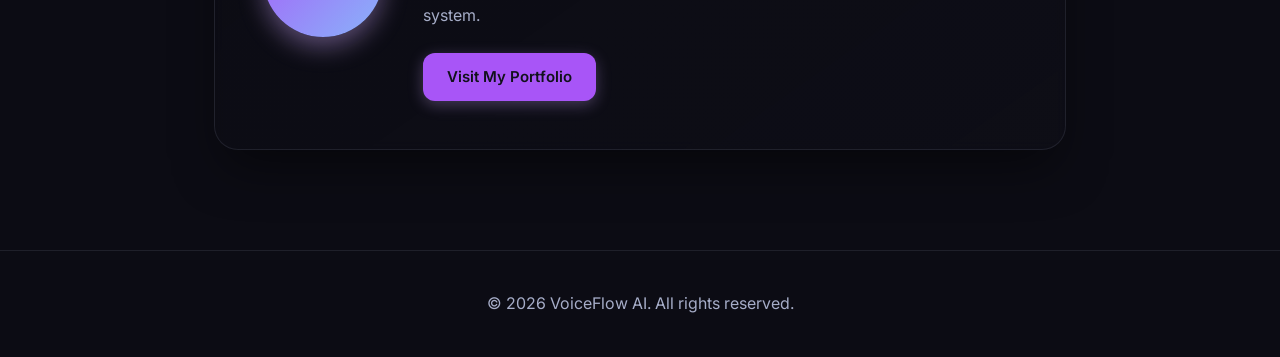
==== commit f78919da: "UI Redesign: Premium App Overhaul and Mobile Fixes - Redesigned the desktop app with a responsive gr" ====
--- a/docs/index.html
+++ b/docs/index.html
@@ -15,7 +15,7 @@
 
     <header>
         <div class="logo" style="display: flex; align-items: center;">
-            <img src="assets/logo_cropped.png" alt="VoiceFlow Logo" style="height: 45px; mix-blend-mode: screen;">
+            <img src="assets/logo_final.png" alt="VoiceFlow Logo" style="height: 45px; mix-blend-mode: screen;">
         </div>
         <nav>
             <a href="#why">Why VoiceFlow?</a>
--- a/docs/style.css
+++ b/docs/style.css
@@ -34,7 +34,7 @@
     transform: translate(-50%, -50%);
     width: 100vw;
     height: 100vh;
-    background-image: url('assets/logo_cropped.png');
+    background-image: url('assets/logo_final.png');
     background-size: 60%;
     background-repeat: no-repeat;
     background-position: center;
@@ -448,11 +448,35 @@
     to { opacity: 1; transform: translateY(0); }
 }
 
+@media (max-width: 900px) {
+    .hero h1 { font-size: 48px; }
+    .features-grid { grid-template-columns: repeat(auto-fit, minmax(300px, 1fr)); }
+}
+
 @media (max-width: 768px) {
-    .hero h1 { font-size: 48px; }
-    header { padding: 20px; }
+    body::before { background-size: 90%; opacity: 0.25; }
+    header { 
+        flex-direction: column; 
+        padding: 16px; 
+        gap: 16px; 
+    }
+    nav {
+        flex-wrap: wrap;
+        justify-content: center;
+        gap: 16px;
+    }
+    .hero { margin: 40px auto; }
+    .hero h1 { font-size: 36px; letter-spacing: -1px; }
+    .hero p { font-size: 16px; }
+    
     .button-group { flex-direction: column; align-items: center; }
     .btn-download { width: 100%; max-width: 300px; }
+    
+    .features-grid { grid-template-columns: 1fr; }
+    .benefits-grid { grid-template-columns: 1fr; }
+    
+    .content-wrapper { padding: 24px; }
+    .why-section h2, .benefits-section h2 { font-size: 28px; }
     
     .about-content {
         flex-direction: column;
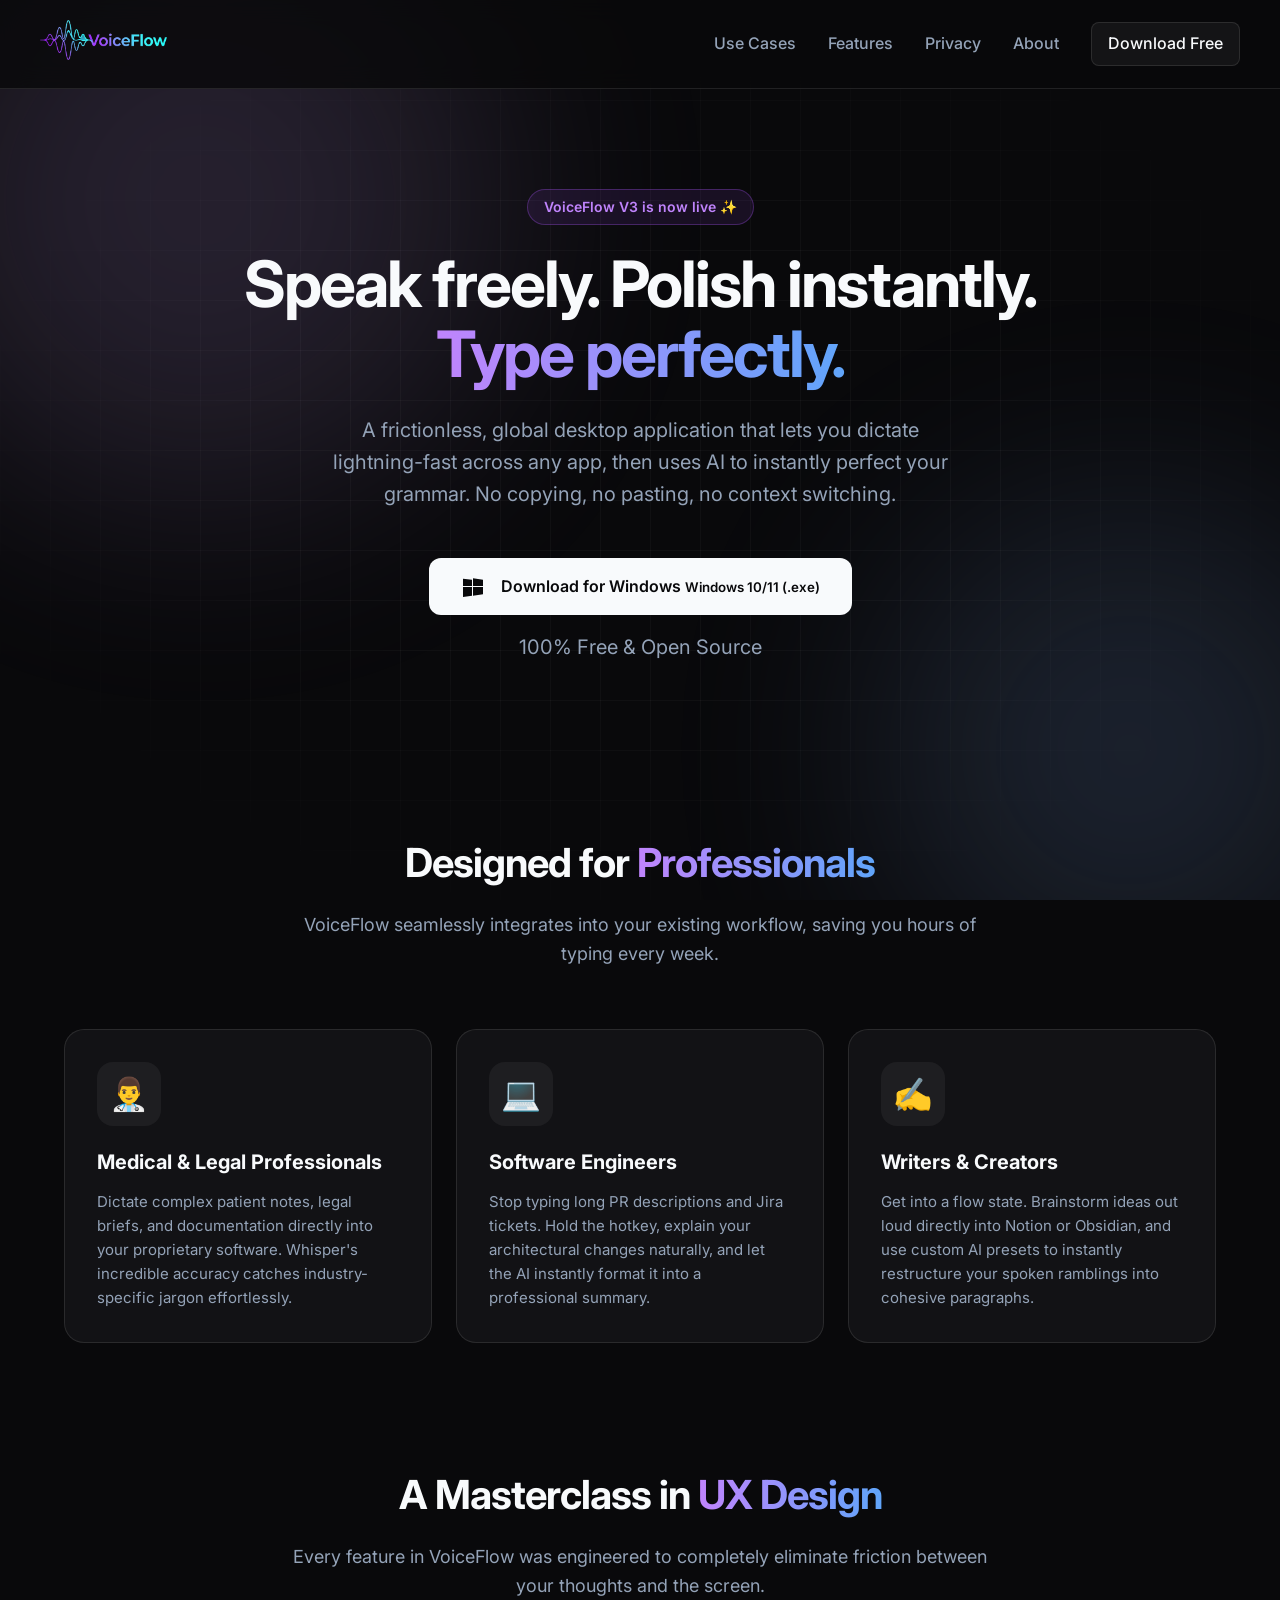
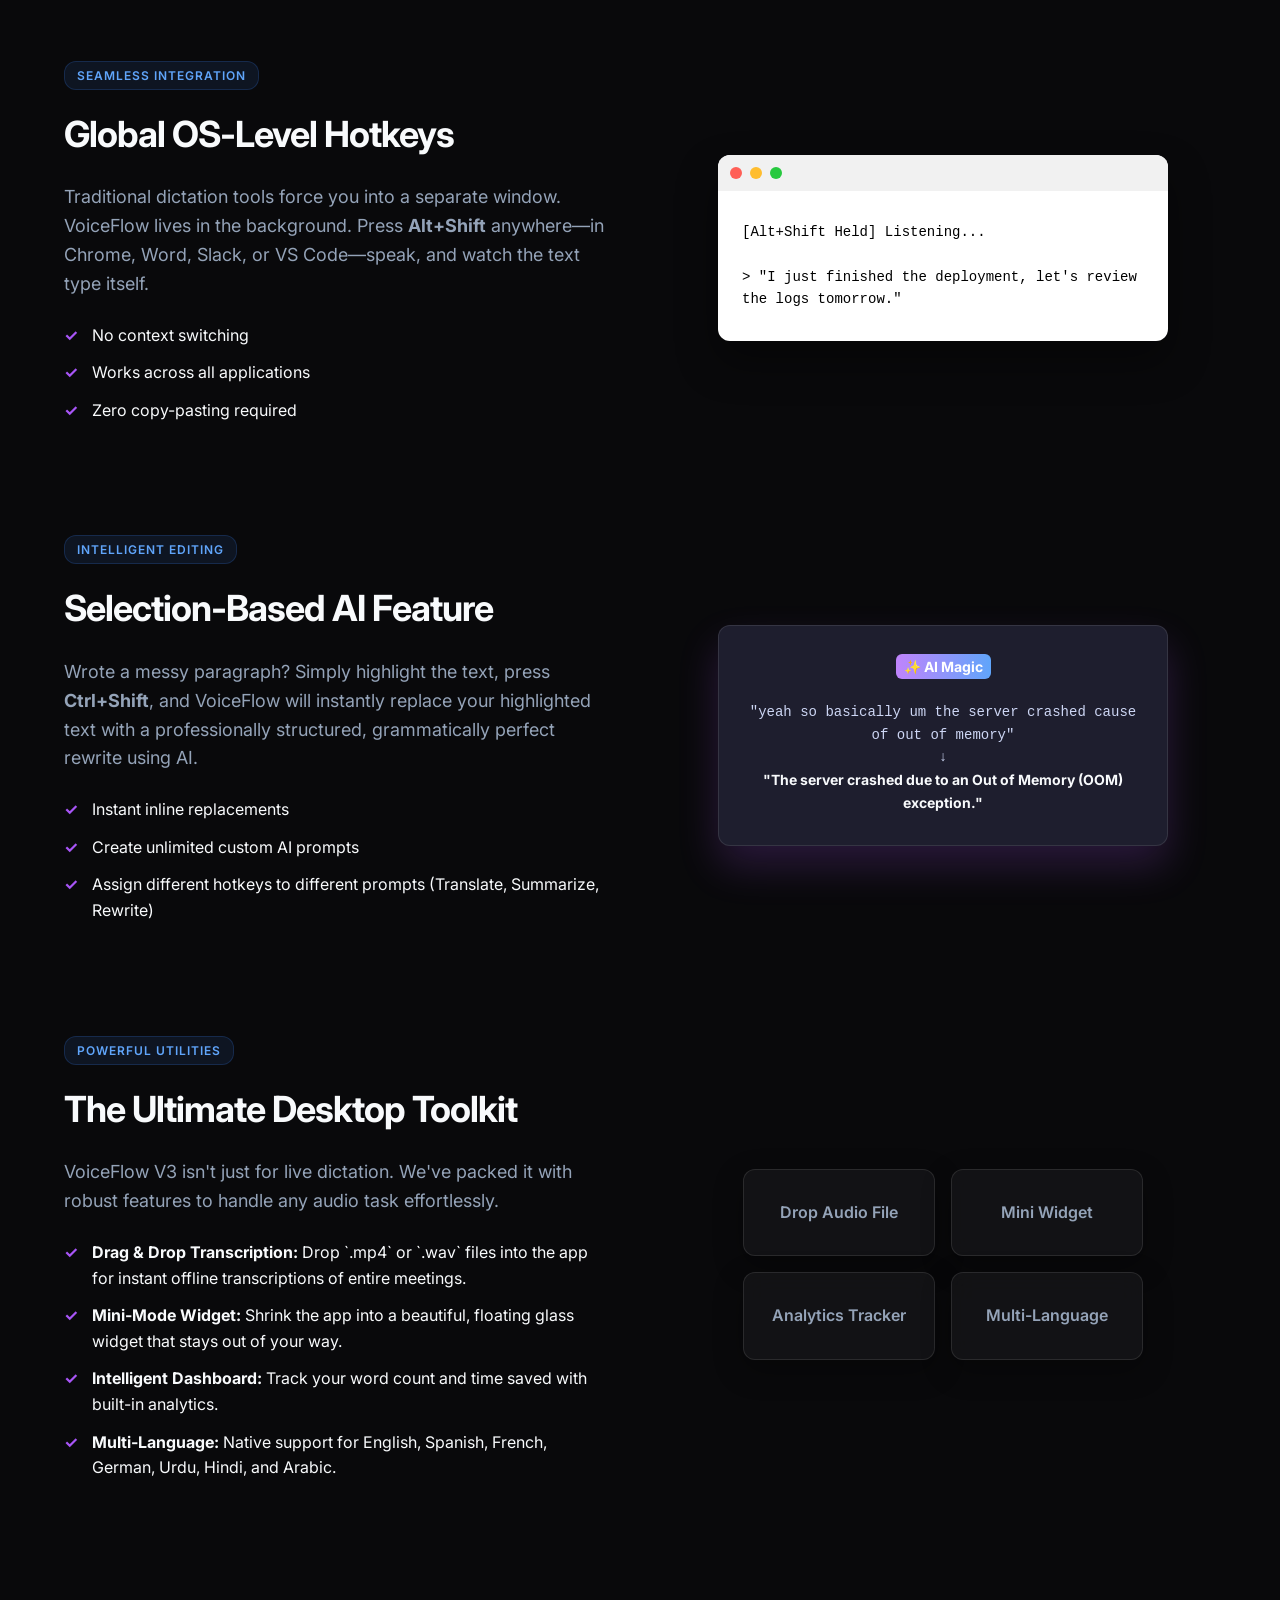
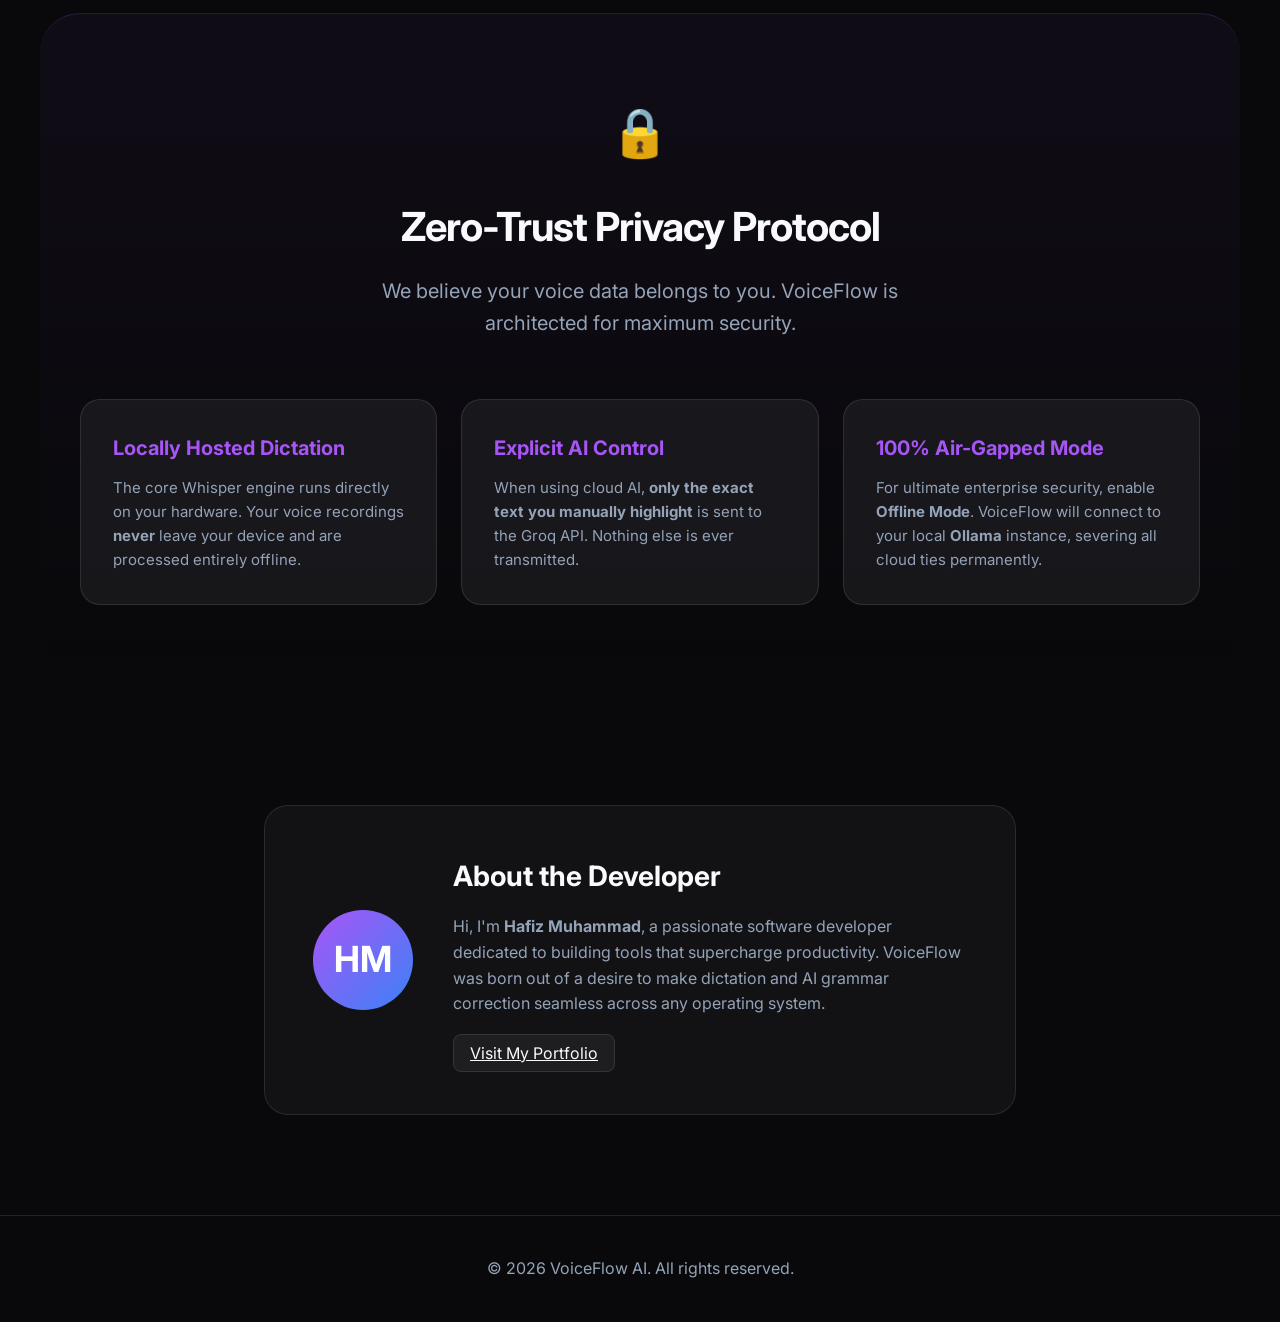
==== commit 40235702: "feat: V3 massive UI/UX redesign and performance optimization" ====
--- a/docs/index.html
+++ b/docs/index.html
@@ -5,33 +5,36 @@
     <meta name="viewport" content="width=device-width, initial-scale=1.0">
     <title>VoiceFlow - AI Dictation Everywhere</title>
     <link rel="stylesheet" href="style.css">
-    <link href="https://fonts.googleapis.com/css2?family=Inter:wght@400;500;700&display=swap" rel="stylesheet">
+    <link href="https://fonts.googleapis.com/css2?family=Inter:wght@400;500;600;700&display=swap" rel="stylesheet">
 </head>
 <body>
     <div class="background-effects">
         <div class="glow-orb purple"></div>
         <div class="glow-orb blue"></div>
+        <div class="grid-overlay"></div>
     </div>
 
     <header>
-        <div class="logo" style="display: flex; align-items: center;">
-            <img src="assets/logo_final.png" alt="VoiceFlow Logo" style="height: 45px; mix-blend-mode: screen;">
+        <div class="logo">
+            <img src="assets/logo_final.png" alt="VoiceFlow Logo" style="height: 40px; mix-blend-mode: screen;">
         </div>
         <nav>
-            <a href="#why">Why VoiceFlow?</a>
+            <a href="#use-cases">Use Cases</a>
             <a href="#features">Features</a>
+            <a href="#privacy">Privacy</a>
             <a href="#about">About</a>
-            <a href="#download" class="btn-primary-outline">Download</a>
+            <a href="#download" class="btn-primary-outline">Download Free</a>
         </nav>
     </header>
 
     <main>
+        <!-- Hero Section -->
         <section class="hero">
+            <div class="hero-badge">VoiceFlow V3 is now live ✨</div>
             <h1>Speak freely. Polish instantly. <br><span class="gradient-text">Type perfectly.</span></h1>
-            <p>VoiceFlow is a global desktop app that lets you dictate lightning-fast across any application, then uses AI to instantly polish your grammar. No copying and pasting needed.</p>
+            <p>A frictionless, global desktop application that lets you dictate lightning-fast across any app, then uses AI to instantly perfect your grammar. No copying, no pasting, no context switching.</p>
             
             <div class="download-section" id="download">
-                <h2>Get VoiceFlow (Free)</h2>
                 <div class="button-group">
                     <a href="https://github.com/HafizMuhammadShah42895/VoiceFlow/releases/latest/download/VoiceFlow_Setup.exe" class="btn-download windows">
                         <svg width="24" height="24" viewBox="0 0 24 24" fill="currentColor"><path d="M2,22L11,20.8V12H2V22M12,20.7L22,19.3V12H12V20.7M22,4.7L12,3.3V11H22V4.7M11,4.8L2,3.8V11H11V4.8Z"/></svg>
@@ -40,88 +43,144 @@
                             <small>Windows 10/11 (.exe)</small>
                         </div>
                     </a>
-                    
-                    <!-- TEMPORARILY HIDDEN UNTIL MAC AND LINUX BUILDS ARE STABLE
-                    <a href="https://github.com/HafizMuhammadShah42895/VoiceFlow/releases/latest/download/VoiceFlow_Mac.zip" class="btn-download mac">
-                        <svg width="24" height="24" viewBox="0 0 24 24" fill="currentColor"><path d="M12 2C6.477 2 2 6.477 2 12s4.477 10 10 10 10-4.477 10-10S17.523 2 12 2zm3.3 14.5c-.326.134-.783.33-1.378.33-1.6 0-2.613-.913-2.613-2.695v-3.712H9.84v-1.125h1.468v-2.07l1.716-.51v2.58h2.007v1.125h-2.007v3.582c0 .944.385 1.34 1.106 1.34.335 0 .61-.06.77-.123v1.278z"/></svg>
-                        <div>
-                            <span>Download for Mac</span>
-                            <small>macOS 12+ (.dmg)</small>
-                        </div>
-                    </a>
-
-                    <a href="https://github.com/HafizMuhammadShah42895/VoiceFlow/releases/latest/download/VoiceFlow_Linux" class="btn-download linux">
-                        <svg width="24" height="24" viewBox="0 0 24 24" fill="currentColor"><path d="M14.65,19.66c-.19.46-.72.68-1.2.5-.47-.19-.69-.71-.5-1.18.29-.69.76-1.5,1.06-2.09.28-.55.77-1.37,1.21-1.67.57-.39,1.15-.3,1.6.09.43.37.52,1,.27,1.67-.32.86-1.78,1.69-2.44,2.68M10.35,19.66c.19.46.72.68,1.2.5.47-.19.69-.71.5-1.18-.29-.69-.76-1.5-1.06-2.09-.28-.55-.77-1.37-1.21-1.67-.57-.39-1.15-.3-1.6.09-.43.37-.52,1-.27,1.67.32.86,1.78,1.69,2.44,2.68M18.89,12.75c-1.31-2.9-3.93-3.69-3.93-3.69-.33-.08-.73-.24-1.23-.42,0,0-1.23-6.64-1.73-6.64-.5,0-1.73,6.64-1.73,6.64-.5.18-.9.34-1.23.42,0,0-2.62.79-3.93,3.69-.73,1.62-.23,4.19-.23,4.19.45-1.5,1.52-1.92,1.52-1.92s.11.83-.02,1.61c-.13.78-.34,1.07-.34,1.07,0,0-.73,1.38-1.07,1.93-.34.55-.42,1.25-.13,1.74.29.49.88.58,1.4.38.52-.2,1.38-.9,1.7-1.09s.71-.24,1.11-.2c.4.04,1.04.28,1.54.49.5.21,1.18.21,1.68,0,.5-.21,1.14-.45,1.54-.49.4-.04.79.01,1.11.2s1.18.89,1.7,1.09c.52.2,1.11.11,1.4-.38.29-.49.21-1.19-.13-1.74-.34-.55-1.07-1.93-1.07-1.93,0,0-.21-.29-.34-1.07-.13-.78-.02-1.61-.02-1.61s1.07.42,1.52,1.92c0,0,.5-2.57-.23-4.19M14,10c-.55,0-1-.45-1-1s.45-1,1-1,1,.45,1,1-.45,1-1,1M10,10c-.55,0-1-.45-1-1s.45-1,1-1,1,.45,1,1-.45,1-1,1Z"/></svg>
-                        <div>
-                            <span>Download for Linux</span>
-                            <small>Ubuntu/Debian (Standalone)</small>
-                        </div>
-                    </a>
-                    -->
                 </div>
-                <p class="github-note">Open Source & powered by GitHub Actions</p>
+                <p class="github-note">100% Free & Open Source</p>
             </div>
         </section>
 
-        <section id="why" class="why-section">
-            <div class="content-wrapper text-center">
-                <h2>Why We Built VoiceFlow</h2>
-                <p class="lead">Typing long emails or documents by hand is slow and exhausting. While traditional dictation software exists, it is often clunky, requires you to dictate into a separate window, manually copy-paste the text, and painstakingly fix grammatical errors by hand.</p>
-                <p class="lead">We built VoiceFlow to eliminate this friction entirely. VoiceFlow is a frictionless, OS-level integration. There is no window to switch to. You simply hold a hotkey, speak, and perfectly formatted text is typed directly into whatever app you are currently using—whether that's Word, Chrome, or your IDE.</p>
+        <!-- Use Cases Section -->
+        <section id="use-cases" class="section-container">
+            <div class="section-header">
+                <h2>Designed for <span class="gradient-text">Professionals</span></h2>
+                <p>VoiceFlow seamlessly integrates into your existing workflow, saving you hours of typing every week.</p>
+            </div>
+            <div class="use-cases-grid">
+                <div class="use-case-card">
+                    <div class="use-case-icon">👨‍⚕️</div>
+                    <h3>Medical & Legal Professionals</h3>
+                    <p>Dictate complex patient notes, legal briefs, and documentation directly into your proprietary software. Whisper's incredible accuracy catches industry-specific jargon effortlessly.</p>
+                </div>
+                <div class="use-case-card">
+                    <div class="use-case-icon">💻</div>
+                    <h3>Software Engineers</h3>
+                    <p>Stop typing long PR descriptions and Jira tickets. Hold the hotkey, explain your architectural changes naturally, and let the AI instantly format it into a professional summary.</p>
+                </div>
+                <div class="use-case-card">
+                    <div class="use-case-icon">✍️</div>
+                    <h3>Writers & Creators</h3>
+                    <p>Get into a flow state. Brainstorm ideas out loud directly into Notion or Obsidian, and use custom AI presets to instantly restructure your spoken ramblings into cohesive paragraphs.</p>
+                </div>
             </div>
         </section>
 
-        <section id="benefits" class="benefits-section">
-            <div class="content-wrapper">
-                <h2 class="text-center">The Benefits</h2>
-                <div class="benefits-grid">
-                    <div class="benefit-card">
-                        <div class="benefit-icon">🚀</div>
-                        <h3>Unmatched Speed</h3>
-                        <p>By typing at the speed of speech and utilizing AI to instantly rewrite your thoughts, you can cut your writing time in half. VoiceFlow eliminates the delay between thinking and creating.</p>
+        <!-- Detailed Features Section -->
+        <section id="features" class="section-container">
+            <div class="section-header">
+                <h2>A Masterclass in <span class="gradient-text">UX Design</span></h2>
+                <p>Every feature in VoiceFlow was engineered to completely eliminate friction between your thoughts and the screen.</p>
+            </div>
+            
+            <div class="feature-showcase left">
+                <div class="feature-text">
+                    <div class="tag">Seamless Integration</div>
+                    <h3>Global OS-Level Hotkeys</h3>
+                    <p>Traditional dictation tools force you into a separate window. VoiceFlow lives in the background. Press <strong>Alt+Shift</strong> anywhere—in Chrome, Word, Slack, or VS Code—speak, and watch the text type itself.</p>
+                    <ul class="feature-list">
+                        <li>No context switching</li>
+                        <li>Works across all applications</li>
+                        <li>Zero copy-pasting required</li>
+                    </ul>
+                </div>
+                <div class="feature-visual">
+                    <div class="mockup-window">
+                        <div class="mockup-header">
+                            <span></span><span></span><span></span>
+                        </div>
+                        <div class="mockup-body">
+                            [Alt+Shift Held] Listening...<br><br>
+                            > "I just finished the deployment, let's review the logs tomorrow."
+                        </div>
                     </div>
-                    <div class="benefit-card">
-                        <div class="benefit-icon">✨</div>
-                        <h3>Guaranteed Professionalism</h3>
-                        <p>Never send an email with a typo again. The Llama-3 AI acts as your personal editor, instantly restructuring messy thoughts into clear, professional, and grammatically perfect English.</p>
+                </div>
+            </div>
+
+            <div class="feature-showcase right">
+                <div class="feature-visual">
+                    <div class="mockup-window dark">
+                        <div class="mockup-body text-center">
+                            <span class="ai-badge">✨ AI Magic</span><br><br>
+                            "yeah so basically um the server crashed cause of out of memory"<br>
+                            ↓<br>
+                            <strong style="color:var(--text-main)">"The server crashed due to an Out of Memory (OOM) exception."</strong>
+                        </div>
                     </div>
-                    <div class="benefit-card">
-                        <div class="benefit-icon">🔒</div>
-                        <h3>Total Privacy</h3>
-                        <p>The core speech-to-text transcription is powered by a locally-hosted AI model (Faster-Whisper). Your voice is processed directly on your computer's hardware, meaning your private conversations are never uploaded to the cloud.</p>
+                </div>
+                <div class="feature-text">
+                    <div class="tag">Intelligent Editing</div>
+                    <h3>Selection-Based AI Feature</h3>
+                    <p>Wrote a messy paragraph? Simply highlight the text, press <strong>Ctrl+Shift</strong>, and VoiceFlow will instantly replace your highlighted text with a professionally structured, grammatically perfect rewrite using AI.</p>
+                    <ul class="feature-list">
+                        <li>Instant inline replacements</li>
+                        <li>Create unlimited custom AI prompts</li>
+                        <li>Assign different hotkeys to different prompts (Translate, Summarize, Rewrite)</li>
+                    </ul>
+                </div>
+            </div>
+
+            <div class="feature-showcase left">
+                <div class="feature-text">
+                    <div class="tag">Powerful Utilities</div>
+                    <h3>The Ultimate Desktop Toolkit</h3>
+                    <p>VoiceFlow V3 isn't just for live dictation. We've packed it with robust features to handle any audio task effortlessly.</p>
+                    <ul class="feature-list">
+                        <li><strong>Drag & Drop Transcription:</strong> Drop `.mp4` or `.wav` files into the app for instant offline transcriptions of entire meetings.</li>
+                        <li><strong>Mini-Mode Widget:</strong> Shrink the app into a beautiful, floating glass widget that stays out of your way.</li>
+                        <li><strong>Intelligent Dashboard:</strong> Track your word count and time saved with built-in analytics.</li>
+                        <li><strong>Multi-Language:</strong> Native support for English, Spanish, French, German, Urdu, Hindi, and Arabic.</li>
+                    </ul>
+                </div>
+                <div class="feature-visual">
+                    <div class="mockup-grid">
+                        <div class="grid-box">Drop Audio File</div>
+                        <div class="grid-box">Mini Widget</div>
+                        <div class="grid-box">Analytics Tracker</div>
+                        <div class="grid-box">Multi-Language</div>
                     </div>
                 </div>
             </div>
         </section>
 
-        <section id="features" class="features-grid">
-            <div class="feature-card">
-                <h3>Global Hotkeys</h3>
-                <p>Works inside any app. Press <strong>Alt+Shift</strong> to speak, and VoiceFlow types directly into Word, Chrome, ChatGPT, or your IDE.</p>
-            </div>
-            <div class="feature-card">
-                <h3>Floating UI Overlay</h3>
-                <p>Never wonder if it's listening. A sleek overlay stays on top of your screen to show real-time processing status.</p>
-            </div>
-            <div class="feature-card">
-                <h3>Selection-Based AI Polish</h3>
-                <p>Highlight any messy text and press <strong>Ctrl+Shift</strong>. Llama-3 rewrites your grammar instantly at the speed of light.</p>
-            </div>
-            <div class="feature-card">
-                <h3>Custom Prompts</h3>
-                <p>Take full control of the AI. Write your own custom system prompt to instruct the AI exactly how it should format or rewrite your text.</p>
+        <!-- Privacy Section -->
+        <section id="privacy" class="section-container privacy-banner">
+            <div class="privacy-content">
+                <div class="privacy-icon">🔒</div>
+                <h2>Zero-Trust Privacy Protocol</h2>
+                <p class="lead">We believe your voice data belongs to you. VoiceFlow is architected for maximum security.</p>
+                <div class="privacy-grid">
+                    <div class="privacy-card">
+                        <h4>Locally Hosted Dictation</h4>
+                        <p>The core Whisper engine runs directly on your hardware. Your voice recordings <strong>never</strong> leave your device and are processed entirely offline.</p>
+                    </div>
+                    <div class="privacy-card">
+                        <h4>Explicit AI Control</h4>
+                        <p>When using cloud AI, <strong>only the exact text you manually highlight</strong> is sent to the Groq API. Nothing else is ever transmitted.</p>
+                    </div>
+                    <div class="privacy-card">
+                        <h4>100% Air-Gapped Mode</h4>
+                        <p>For ultimate enterprise security, enable <strong>Offline Mode</strong>. VoiceFlow will connect to your local <strong>Ollama</strong> instance, severing all cloud ties permanently.</p>
+                    </div>
+                </div>
             </div>
         </section>
 
+        <!-- About Section -->
         <section id="about" class="about-section">
             <div class="about-content">
-                <div class="about-avatar">
-                    <span>HM</span>
-                </div>
+                <div class="about-avatar"><span>HM</span></div>
                 <div class="about-text">
                     <h2>About the Developer</h2>
                     <p>Hi, I'm <strong>Hafiz Muhammad</strong>, a passionate software developer dedicated to building tools that supercharge productivity. VoiceFlow was born out of a desire to make dictation and AI grammar correction seamless across any operating system.</p>
-                    <a href="https://hafizmuhammadshah42895.github.io/hafizmuhammad.dev/" target="_blank" class="btn-portfolio">Visit My Portfolio</a>
+                    <a href="https://hafizmuhammadshah42895.github.io/hafizmuhammad.dev/" target="_blank" class="btn-primary-outline">Visit My Portfolio</a>
                 </div>
             </div>
         </section>
--- a/docs/style.css
+++ b/docs/style.css
@@ -1,14 +1,14 @@
 :root {
-    --bg-base: #0c0c14;
-    --bg-card: rgba(24, 24, 37, 0.6);
-    --bg-surface: rgba(12, 12, 20, 0.6);
+    --bg-base: #09090b;
+    --bg-card: rgba(24, 24, 27, 0.7);
+    --bg-surface: rgba(39, 39, 42, 0.5);
     --primary: #a855f7;
-    --secondary: #00e5ff;
-    --primary-hover: #b4befe;
-    --text-main: #cdd6f4;
-    --text-muted: #a6adc8;
-    --border: rgba(205, 214, 244, 0.1);
-    --glass-blur: blur(5px);
+    --secondary: #3b82f6;
+    --primary-hover: #c084fc;
+    --text-main: #f8fafc;
+    --text-muted: #94a3b8;
+    --border: rgba(255, 255, 255, 0.1);
+    --glass-blur: blur(12px);
 }
 
 * {
@@ -23,27 +23,9 @@
     color: var(--text-main);
     line-height: 1.6;
     overflow-x: hidden;
-    position: relative;
-}
-
-body::before {
-    content: '';
-    position: fixed;
-    top: 50%;
-    left: 50%;
-    transform: translate(-50%, -50%);
-    width: 100vw;
-    height: 100vh;
-    background-image: url('assets/logo_final.png');
-    background-size: 60%;
-    background-repeat: no-repeat;
-    background-position: center;
-    opacity: 0.4;
-    mix-blend-mode: screen;
-    z-index: -1;
-    pointer-events: none;
-}
-
+}
+
+/* Background Effects */
 .background-effects {
     position: fixed;
     top: 0;
@@ -54,10 +36,22 @@
     overflow: hidden;
 }
 
+.grid-overlay {
+    position: absolute;
+    width: 100%;
+    height: 100%;
+    background-image:
+        linear-gradient(to right, rgba(255, 255, 255, 0.03) 1px, transparent 1px),
+        linear-gradient(to bottom, rgba(255, 255, 255, 0.03) 1px, transparent 1px);
+    background-size: 50px 50px;
+    mask-image: radial-gradient(ellipse at center, black 40%, transparent 80%);
+    -webkit-mask-image: radial-gradient(ellipse at center, black 40%, transparent 80%);
+}
+
 .glow-orb {
     position: absolute;
     border-radius: 50%;
-    filter: blur(100px);
+    filter: blur(120px);
     opacity: 0.15;
     animation: float 20s infinite ease-in-out alternate;
 }
@@ -80,16 +74,22 @@
 }
 
 @keyframes float {
-    0% { transform: translate(0, 0) scale(1); }
-    100% { transform: translate(100px, 50px) scale(1.1); }
-}
-
+    0% {
+        transform: translate(0, 0) scale(1);
+    }
+
+    100% {
+        transform: translate(100px, 50px) scale(1.1);
+    }
+}
+
+/* Header */
 header {
     display: flex;
     justify-content: space-between;
     align-items: center;
-    padding: 24px 48px;
-    background: rgba(17, 17, 27, 0.8);
+    padding: 20px 40px;
+    background: rgba(9, 9, 11, 0.8);
     backdrop-filter: var(--glass-blur);
     border-bottom: 1px solid var(--border);
     position: sticky;
@@ -97,60 +97,55 @@
     z-index: 100;
 }
 
-.logo {
-    display: flex;
-    align-items: center;
-    gap: 12px;
-}
-
-.logo-icon {
-    font-size: 24px;
-    background: rgba(203, 166, 247, 0.2);
-    padding: 8px;
-    border-radius: 12px;
-    box-shadow: 0 0 15px rgba(203, 166, 247, 0.2);
-}
-
-header h1 {
-    font-size: 20px;
-    font-weight: 700;
-    letter-spacing: -0.5px;
-}
-
 nav {
     display: flex;
-    gap: 24px;
+    gap: 32px;
     align-items: center;
 }
 
 nav a {
-    color: var(--text-main);
+    color: var(--text-muted);
     text-decoration: none;
     font-weight: 500;
     transition: color 0.2s;
 }
 
 nav a:hover {
-    color: var(--primary);
+    color: var(--text-main);
 }
 
 .btn-primary-outline {
-    border: 1px solid var(--primary);
+    border: 1px solid var(--border);
     padding: 8px 16px;
     border-radius: 8px;
-    color: var(--primary) !important;
+    color: var(--text-main) !important;
+    background: rgba(255, 255, 255, 0.05);
 }
 
 .btn-primary-outline:hover {
-    background: rgba(203, 166, 247, 0.1);
-}
-
+    background: rgba(255, 255, 255, 0.1);
+    border-color: rgba(255, 255, 255, 0.2);
+}
+
+/* Hero */
 .hero {
     max-width: 900px;
-    margin: 80px auto;
+    margin: 100px auto 120px;
     text-align: center;
     padding: 0 24px;
     animation: fadeInUp 1s ease-out;
+}
+
+.hero-badge {
+    display: inline-block;
+    padding: 6px 16px;
+    background: rgba(168, 85, 247, 0.1);
+    border: 1px solid rgba(168, 85, 247, 0.3);
+    border-radius: 20px;
+    color: #c084fc;
+    font-weight: 600;
+    font-size: 14px;
+    margin-bottom: 24px;
 }
 
 .hero h1 {
@@ -161,7 +156,7 @@
 }
 
 .gradient-text {
-    background: linear-gradient(90deg, #cba6f7, #89b4fa);
+    background: linear-gradient(90deg, #c084fc, #60a5fa);
     -webkit-background-clip: text;
     -webkit-text-fill-color: transparent;
 }
@@ -169,271 +164,348 @@
 .hero p {
     font-size: 20px;
     color: var(--text-muted);
-    max-width: 600px;
+    max-width: 650px;
     margin: 0 auto 48px;
 }
 
+/* Download Buttons */
 .download-section {
-    background: var(--bg-surface);
-    backdrop-filter: var(--glass-blur);
-    border: 1px solid var(--border);
-    border-radius: 24px;
-    padding: 48px;
-    box-shadow: 0 25px 50px -12px rgba(0, 0, 0, 0.5);
-}
-
-.download-section h2 {
-    margin-bottom: 32px;
-    font-size: 24px;
-}
-
-.button-group {
-    display: flex;
-    justify-content: center;
-    gap: 20px;
-    flex-wrap: wrap;
-    margin-bottom: 20px;
+    display: flex;
+    flex-direction: column;
+    align-items: center;
+    gap: 16px;
 }
 
 .btn-download {
     display: flex;
     align-items: center;
     gap: 16px;
-    padding: 16px 24px;
-    border-radius: 16px;
+    padding: 16px 32px;
+    border-radius: 12px;
     text-decoration: none;
-    transition: all 0.3s cubic-bezier(0.4, 0, 0.2, 1);
-    min-width: 250px;
-    text-align: left;
-}
-
-.btn-download span {
-    display: block;
-    font-weight: 700;
-    font-size: 16px;
-    margin-bottom: 4px;
-}
-
-.btn-download small {
-    display: block;
-    opacity: 0.8;
-    font-size: 12px;
-}
-
-.btn-download.windows {
-    background: #0078d7;
-    color: white;
-}
-.btn-download.windows:hover {
-    background: #1084e3;
-    transform: translateY(-4px);
-    box-shadow: 0 10px 20px rgba(0, 120, 215, 0.3);
-}
-
-.btn-download.mac {
-    background: #ffffff;
-    color: #000000;
-}
-.btn-download.mac:hover {
-    background: #f0f0f0;
-    transform: translateY(-4px);
-    box-shadow: 0 10px 20px rgba(255, 255, 255, 0.2);
-}
-
-.btn-download.linux {
-    background: #E95420;
-    color: white;
-}
-.btn-download.linux:hover {
-    background: #f4602d;
-    transform: translateY(-4px);
-    box-shadow: 0 10px 20px rgba(233, 84, 32, 0.3);
+    transition: all 0.3s;
+    background: var(--text-main);
+    color: var(--bg-base);
+    font-weight: 600;
+}
+
+.btn-download:hover {
+    transform: translateY(-2px);
+    box-shadow: 0 10px 25px rgba(255, 255, 255, 0.15);
 }
 
 .github-note {
     font-size: 14px;
     color: var(--text-muted);
-    margin: 0;
-}
-
-.features-grid {
+}
+
+/* Sections */
+.section-container {
+    max-width: 1200px;
+    margin: 0 auto 120px;
+    padding: 0 24px;
+}
+
+.section-header {
+    text-align: center;
+    max-width: 700px;
+    margin: 0 auto 60px;
+}
+
+.section-header h2 {
+    font-size: 40px;
+    letter-spacing: -1px;
+    margin-bottom: 16px;
+}
+
+.section-header p {
+    font-size: 18px;
+    color: var(--text-muted);
+}
+
+/* Use Cases */
+.use-cases-grid {
     display: grid;
-    grid-template-columns: repeat(auto-fit, minmax(280px, 1fr));
+    grid-template-columns: repeat(3, 1fr);
     gap: 24px;
-    max-width: 1000px;
-    margin: 0 auto 100px;
-    padding: 0 24px;
-}
-
-.benefit-card, .feature-card {
+}
+
+.use-case-card {
     background: var(--bg-card);
+    border: 1px solid var(--border);
+    padding: 32px;
+    border-radius: 20px;
     backdrop-filter: var(--glass-blur);
-    -webkit-backdrop-filter: var(--glass-blur);
+    transition: transform 0.3s;
+}
+
+.use-case-card:hover {
+    transform: translateY(-5px);
+    border-color: rgba(255, 255, 255, 0.2);
+}
+
+.use-case-icon {
+    font-size: 32px;
+    margin-bottom: 20px;
+    background: rgba(255, 255, 255, 0.05);
+    width: 64px;
+    height: 64px;
+    display: flex;
+    align-items: center;
+    justify-content: center;
+    border-radius: 16px;
+}
+
+.use-case-card h3 {
+    margin-bottom: 12px;
+    font-size: 20px;
+}
+
+.use-case-card p {
+    color: var(--text-muted);
+    font-size: 15px;
+}
+
+/* Feature Showcases */
+.feature-showcase {
+    display: flex;
+    align-items: center;
+    gap: 60px;
+    margin-bottom: 100px;
+}
+
+.feature-showcase.right {
+    flex-direction: row-reverse;
+}
+
+.feature-text {
+    flex: 1;
+}
+
+.feature-visual {
+    flex: 1;
+    display: flex;
+    justify-content: center;
+}
+
+.tag {
+    display: inline-block;
+    padding: 4px 12px;
+    background: rgba(59, 130, 246, 0.1);
+    color: #60a5fa;
+    border: 1px solid rgba(59, 130, 246, 0.2);
+    border-radius: 12px;
+    font-size: 12px;
+    font-weight: 600;
+    text-transform: uppercase;
+    letter-spacing: 1px;
+    margin-bottom: 16px;
+}
+
+.feature-text h3 {
+    font-size: 36px;
+    margin-bottom: 20px;
+    letter-spacing: -1px;
+}
+
+.feature-text p {
+    font-size: 18px;
+    color: var(--text-muted);
+    margin-bottom: 24px;
+}
+
+.feature-list {
+    list-style: none;
+}
+
+.feature-list li {
+    margin-bottom: 12px;
+    padding-left: 28px;
+    position: relative;
+    color: var(--text-main);
+}
+
+.feature-list li::before {
+    content: '✓';
+    position: absolute;
+    left: 0;
+    top: 0;
+    color: var(--primary);
+    font-weight: bold;
+}
+
+/* CSS Mockups */
+.mockup-window {
+    width: 100%;
+    max-width: 450px;
+    background: #ffffff;
+    color: #000;
+    border-radius: 12px;
+    overflow: hidden;
+    box-shadow: 0 20px 40px rgba(0, 0, 0, 0.4);
+}
+
+.mockup-window.dark {
+    background: #1e1e2e;
+    color: #cdd6f4;
+    border: 1px solid rgba(255, 255, 255, 0.1);
+    box-shadow: 0 20px 40px rgba(168, 85, 247, 0.2);
+}
+
+.mockup-header {
+    background: #f1f1f1;
+    padding: 12px;
+    display: flex;
+    gap: 8px;
+}
+
+.mockup-header span {
+    width: 12px;
+    height: 12px;
+    border-radius: 50%;
+    background: #ff5f56;
+}
+
+.mockup-header span:nth-child(2) {
+    background: #ffbd2e;
+}
+
+.mockup-header span:nth-child(3) {
+    background: #27c93f;
+}
+
+.mockup-body {
+    padding: 30px 24px;
+    font-family: monospace;
+    font-size: 14px;
+    line-height: 1.6;
+}
+
+.ai-badge {
+    background: linear-gradient(90deg, #c084fc, #60a5fa);
+    padding: 4px 8px;
+    border-radius: 6px;
+    color: white;
+    font-weight: bold;
+    font-family: 'Inter', sans-serif;
+}
+
+.text-center {
+    text-align: center;
+}
+
+.mockup-grid {
+    display: grid;
+    grid-template-columns: 1fr 1fr;
+    gap: 16px;
+    width: 100%;
+    max-width: 400px;
+}
+
+.grid-box {
+    background: var(--bg-card);
+    border: 1px solid var(--border);
+    padding: 30px 20px;
+    border-radius: 12px;
+    text-align: center;
+    font-weight: 600;
+    color: var(--text-muted);
+    backdrop-filter: var(--glass-blur);
+    box-shadow: 0 10px 30px rgba(0, 0, 0, 0.3);
+}
+
+/* Privacy */
+.privacy-banner {
+    background: linear-gradient(180deg, rgba(168, 85, 247, 0.05) 0%, rgba(0, 0, 0, 0) 100%);
+    border-top: 1px solid rgba(168, 85, 247, 0.2);
+    padding: 80px 40px;
+    text-align: center;
+    border-radius: 40px;
+}
+
+.privacy-icon {
+    font-size: 48px;
+    margin-bottom: 24px;
+}
+
+.privacy-banner h2 {
+    font-size: 40px;
+    margin-bottom: 16px;
+    letter-spacing: -1px;
+}
+
+.privacy-banner .lead {
+    font-size: 20px;
+    color: var(--text-muted);
+    max-width: 600px;
+    margin: 0 auto 60px;
+}
+
+.privacy-grid {
+    display: grid;
+    grid-template-columns: repeat(3, 1fr);
+    gap: 24px;
+    text-align: left;
+}
+
+.privacy-card {
+    background: var(--bg-surface);
     padding: 32px;
     border-radius: 20px;
     border: 1px solid var(--border);
-    transition: transform 0.3s;
-}
-
-.feature-card:hover {
-    transform: translateY(-5px);
-}
-
-.feature-card h3 {
+}
+
+.privacy-card h4 {
     font-size: 20px;
     margin-bottom: 12px;
     color: var(--primary);
 }
 
-.feature-card p {
+.privacy-card p {
     color: var(--text-muted);
     font-size: 15px;
 }
 
-/* Why & Benefits Sections */
-.why-section, .benefits-section {
-    max-width: 900px;
-    margin: 0 auto 80px;
+/* About */
+.about-section {
+    max-width: 800px;
+    margin: 0 auto 100px;
     padding: 0 24px;
 }
 
-.content-wrapper {
+.about-content {
+    display: flex;
+    align-items: center;
+    gap: 40px;
+    padding: 48px;
     background: var(--bg-card);
     border: 1px solid var(--border);
     border-radius: 24px;
-    padding: 48px;
-    box-shadow: 0 10px 30px rgba(0, 0, 0, 0.2);
-}
-
-.text-center {
-    text-align: center;
-}
-
-.why-section h2, .benefits-section h2 {
+}
+
+.about-avatar {
+    width: 100px;
+    height: 100px;
+    border-radius: 50%;
+    background: linear-gradient(135deg, var(--primary), var(--secondary));
+    display: flex;
+    justify-content: center;
+    align-items: center;
     font-size: 36px;
+    font-weight: bold;
+    color: white;
+    flex-shrink: 0;
+}
+
+.about-text h2 {
+    font-size: 28px;
+    margin-bottom: 16px;
+}
+
+.about-text p {
+    color: var(--text-muted);
     margin-bottom: 24px;
-    background: linear-gradient(90deg, var(--primary), #89b4fa);
-    -webkit-background-clip: text;
-    -webkit-text-fill-color: transparent;
-}
-
-.lead {
-    font-size: 18px;
-    color: var(--text-muted);
-    margin-bottom: 20px;
-    line-height: 1.8;
-}
-
-.benefits-grid {
-    display: grid;
-    grid-template-columns: repeat(auto-fit, minmax(250px, 1fr));
-    gap: 32px;
-    margin-top: 40px;
-}
-
-.benefit-card:hover {
-    transform: translateY(-5px);
-    background: rgba(203, 166, 247, 0.05);
-}
-
-.benefit-icon {
-    font-size: 40px;
-    margin-bottom: 16px;
-    background: rgba(203, 166, 247, 0.1);
-    width: 80px;
-    height: 80px;
-    line-height: 80px;
-    border-radius: 50%;
-    margin: 0 auto 20px;
-    box-shadow: 0 0 20px rgba(203, 166, 247, 0.2);
-}
-
-.benefit-card h3 {
-    font-size: 20px;
-    color: var(--text-main);
-    margin-bottom: 12px;
-}
-
-.benefit-card p {
-    font-size: 14px;
-    color: var(--text-muted);
-    line-height: 1.6;
-}
-
-/* About Section */
-.about-section {
-    max-width: 900px;
-    margin: 0 auto 100px;
-    padding: 0 24px;
-}
-
-.about-content {
-    display: flex;
-    align-items: center;
-    gap: 40px;
-    background: linear-gradient(145deg, var(--bg-surface), rgba(17, 17, 27, 0.4));
-    backdrop-filter: var(--glass-blur);
-    border: 1px solid var(--border);
-    border-radius: 24px;
-    padding: 48px;
-    box-shadow: 0 25px 50px -12px rgba(0, 0, 0, 0.5);
-    position: relative;
-    overflow: hidden;
-}
-
-.about-content::before {
-    content: '';
-    position: absolute;
-    top: 0; left: 0; right: 0;
-    height: 2px;
-    background: linear-gradient(90deg, var(--primary), #89b4fa);
-}
-
-.about-avatar {
-    width: 120px;
-    height: 120px;
-    border-radius: 50%;
-    background: linear-gradient(135deg, var(--primary), #89b4fa);
-    display: flex;
-    justify-content: center;
-    align-items: center;
-    font-size: 48px;
-    font-weight: 700;
-    color: #11111b;
-    flex-shrink: 0;
-    box-shadow: 0 10px 25px rgba(203, 166, 247, 0.4);
-}
-
-.about-text h2 {
-    font-size: 32px;
-    margin-bottom: 16px;
-    color: var(--text-main);
-}
-
-.about-text p {
-    color: var(--text-muted);
     font-size: 16px;
-    line-height: 1.7;
-    margin-bottom: 24px;
-}
-
-.btn-portfolio {
-    display: inline-block;
-    background: var(--primary);
-    color: #11111b;
-    text-decoration: none;
-    padding: 12px 24px;
-    border-radius: 12px;
-    font-weight: 600;
-    font-size: 15px;
-    transition: all 0.3s;
-    box-shadow: 0 4px 15px rgba(203, 166, 247, 0.3);
-}
-
-.btn-portfolio:hover {
-    background: var(--primary-hover);
-    transform: translateY(-2px);
-    box-shadow: 0 8px 25px rgba(203, 166, 247, 0.5);
 }
 
 footer {
@@ -444,44 +516,64 @@
 }
 
 @keyframes fadeInUp {
-    from { opacity: 0; transform: translateY(20px); }
-    to { opacity: 1; transform: translateY(0); }
-}
-
+    from {
+        opacity: 0;
+        transform: translateY(20px);
+    }
+
+    to {
+        opacity: 1;
+        transform: translateY(0);
+    }
+}
+
+/* Responsive */
 @media (max-width: 900px) {
-    .hero h1 { font-size: 48px; }
-    .features-grid { grid-template-columns: repeat(auto-fit, minmax(300px, 1fr)); }
+
+    .use-cases-grid,
+    .privacy-grid {
+        grid-template-columns: 1fr;
+    }
+
+    .feature-showcase,
+    .feature-showcase.right {
+        flex-direction: column;
+        gap: 40px;
+        text-align: center;
+    }
+
+    .feature-list li {
+        text-align: left;
+    }
+
+    .hero h1 {
+        font-size: 48px;
+    }
+
+    .about-content {
+        flex-direction: column;
+        text-align: center;
+    }
 }
 
 @media (max-width: 768px) {
-    body::before { background-size: 90%; opacity: 0.25; }
-    header { 
-        flex-direction: column; 
-        padding: 16px; 
-        gap: 16px; 
-    }
+    header {
+        flex-direction: column;
+        padding: 16px;
+        gap: 16px;
+    }
+
     nav {
         flex-wrap: wrap;
         justify-content: center;
         gap: 16px;
     }
-    .hero { margin: 40px auto; }
-    .hero h1 { font-size: 36px; letter-spacing: -1px; }
-    .hero p { font-size: 16px; }
-    
-    .button-group { flex-direction: column; align-items: center; }
-    .btn-download { width: 100%; max-width: 300px; }
-    
-    .features-grid { grid-template-columns: 1fr; }
-    .benefits-grid { grid-template-columns: 1fr; }
-    
-    .content-wrapper { padding: 24px; }
-    .why-section h2, .benefits-section h2 { font-size: 28px; }
-    
-    .about-content {
-        flex-direction: column;
-        text-align: center;
-        gap: 24px;
-        padding: 32px;
-    }
-}
+
+    .hero h1 {
+        font-size: 40px;
+    }
+
+    .section-header h2 {
+        font-size: 32px;
+    }
+}
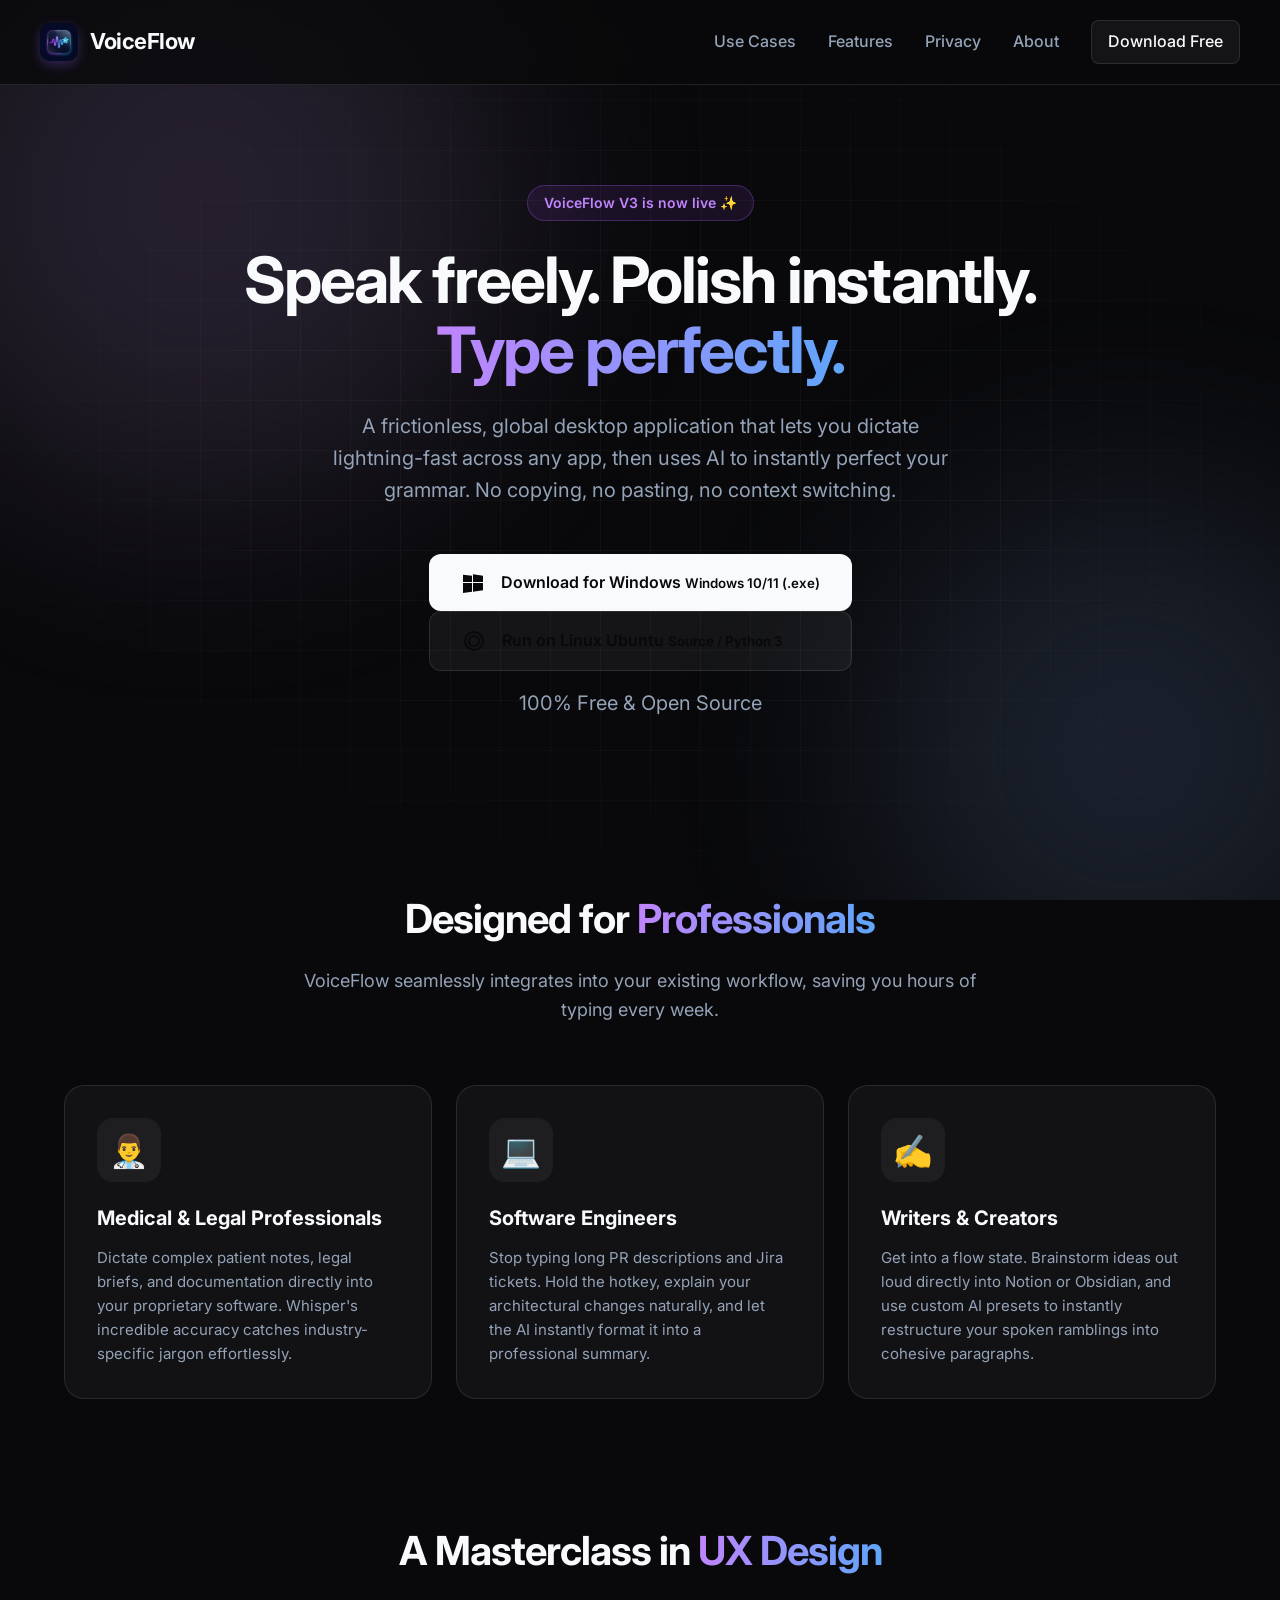
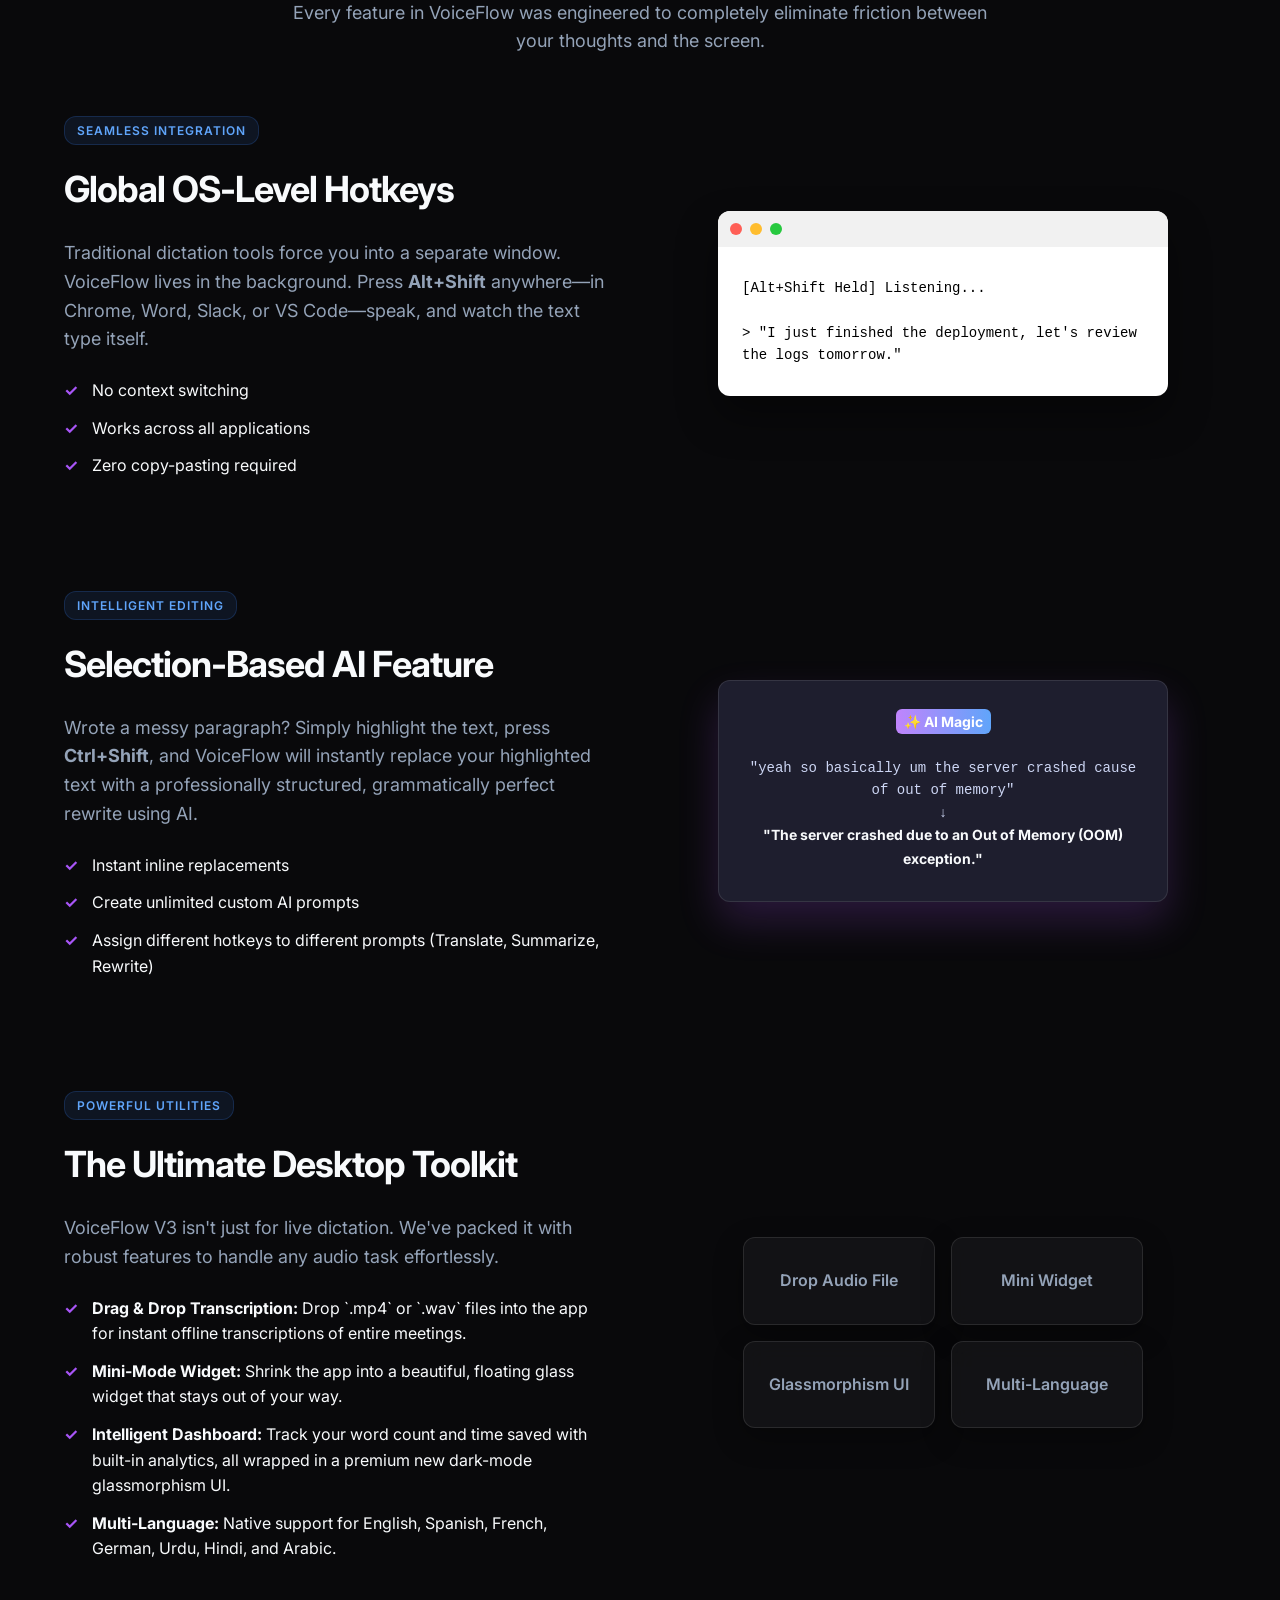
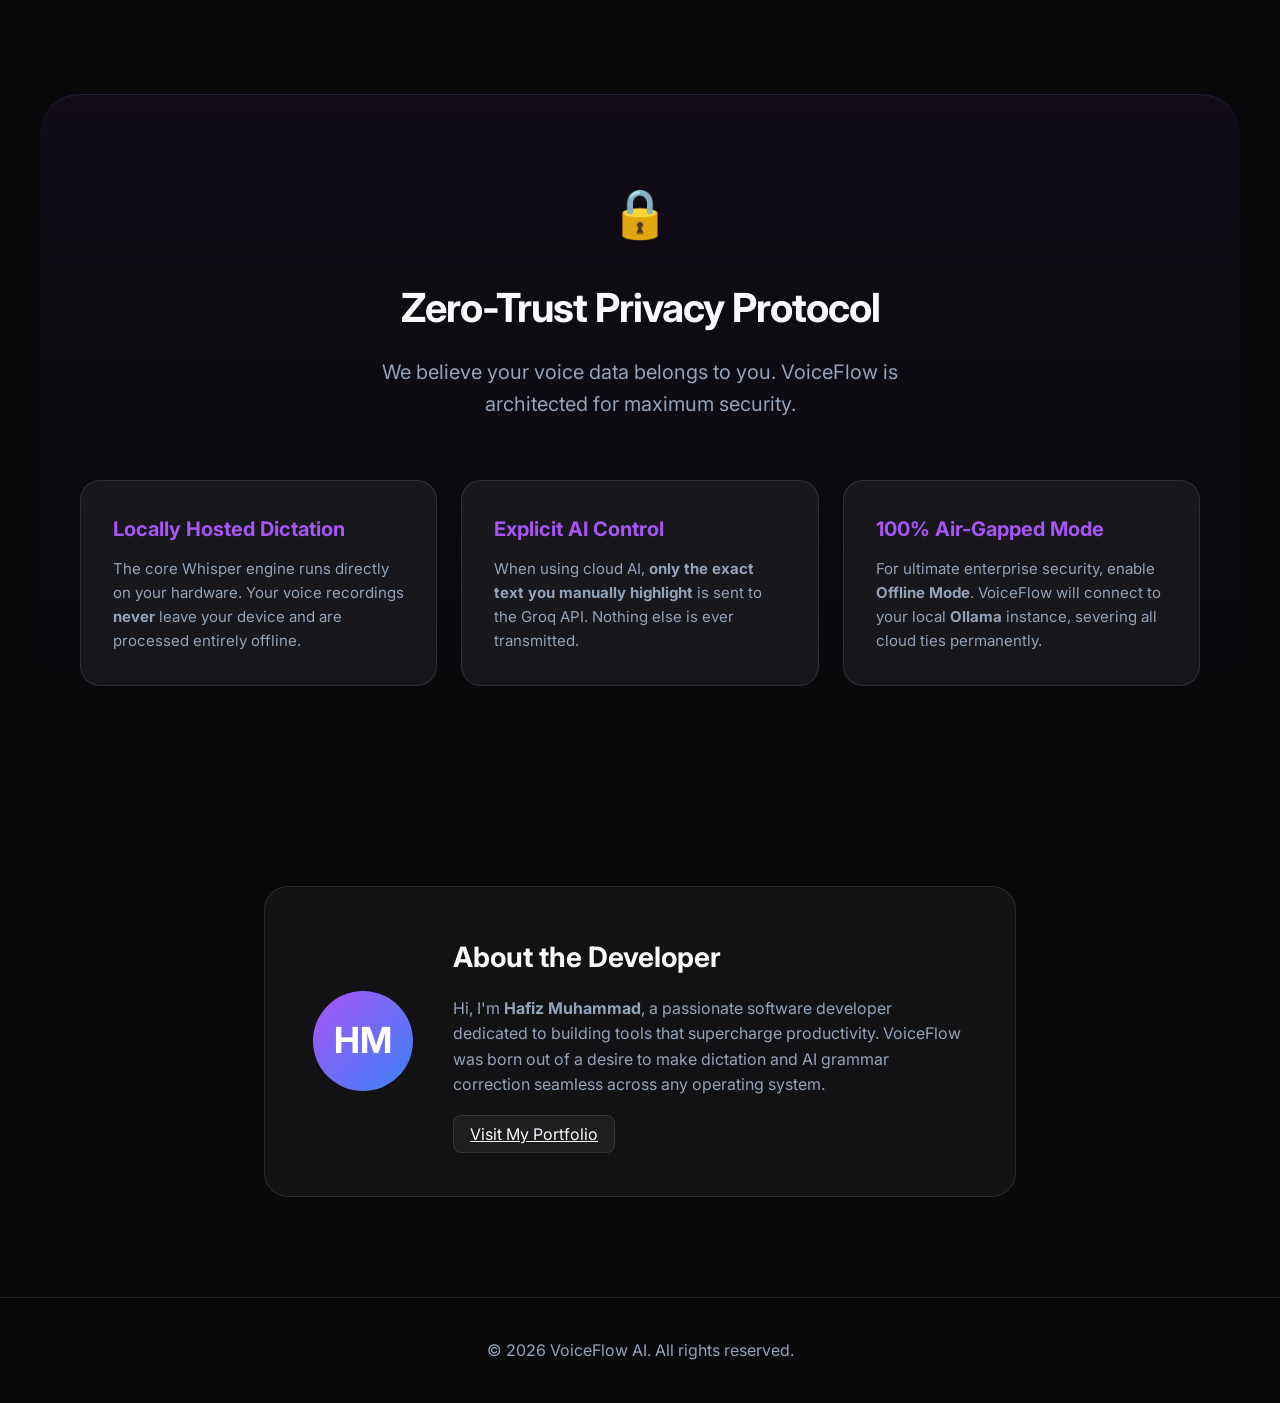
==== commit d82319cd: "Update website with new logo, Linux instructions, and UI/UX feature notes" ====
--- a/docs/index.html
+++ b/docs/index.html
@@ -15,8 +15,9 @@
     </div>
 
     <header>
-        <div class="logo">
-            <img src="assets/logo_final.png" alt="VoiceFlow Logo" style="height: 40px; mix-blend-mode: screen;">
+        <div class="logo" style="display: flex; align-items: center; justify-content: center;">
+            <img src="assets/logo_icon.jpg" alt="VoiceFlow Logo" style="height: 38px; border-radius: 10px; box-shadow: 0 4px 12px rgba(139, 92, 246, 0.3);">
+            <span style="font-size: 22px; font-weight: 700; margin-left: 12px; color: var(--text-main); letter-spacing: -0.5px;">VoiceFlow</span>
         </div>
         <nav>
             <a href="#use-cases">Use Cases</a>
@@ -43,6 +44,13 @@
                             <small>Windows 10/11 (.exe)</small>
                         </div>
                     </a>
+                    <a href="https://github.com/HafizMuhammadShah42895/VoiceFlow" class="btn-download linux" style="background: rgba(255, 255, 255, 0.05); border: 1px solid rgba(255, 255, 255, 0.1);">
+                        <svg width="24" height="24" viewBox="0 0 24 24" fill="currentColor"><path d="M12,2A10,10 0 0,1 22,12A10,10 0 0,1 12,22A10,10 0 0,1 2,12A10,10 0 0,1 12,2M12,4A8,8 0 0,0 4,12A8,8 0 0,0 12,20A8,8 0 0,0 20,12A8,8 0 0,0 12,4M12,6A6,6 0 0,1 18,12A6,6 0 0,1 12,18A6,6 0 0,1 6,12A6,6 0 0,1 12,6M12,8A4,4 0 0,0 8,12A4,4 0 0,0 12,16A4,4 0 0,0 16,12A4,4 0 0,0 12,8Z"/></svg>
+                        <div>
+                            <span>Run on Linux Ubuntu</span>
+                            <small>Source / Python 3</small>
+                        </div>
+                    </a>
                 </div>
                 <p class="github-note">100% Free & Open Source</p>
             </div>
@@ -135,7 +143,7 @@
                     <ul class="feature-list">
                         <li><strong>Drag & Drop Transcription:</strong> Drop `.mp4` or `.wav` files into the app for instant offline transcriptions of entire meetings.</li>
                         <li><strong>Mini-Mode Widget:</strong> Shrink the app into a beautiful, floating glass widget that stays out of your way.</li>
-                        <li><strong>Intelligent Dashboard:</strong> Track your word count and time saved with built-in analytics.</li>
+                        <li><strong>Intelligent Dashboard:</strong> Track your word count and time saved with built-in analytics, all wrapped in a premium new dark-mode glassmorphism UI.</li>
                         <li><strong>Multi-Language:</strong> Native support for English, Spanish, French, German, Urdu, Hindi, and Arabic.</li>
                     </ul>
                 </div>
@@ -143,7 +151,7 @@
                     <div class="mockup-grid">
                         <div class="grid-box">Drop Audio File</div>
                         <div class="grid-box">Mini Widget</div>
-                        <div class="grid-box">Analytics Tracker</div>
+                        <div class="grid-box">Glassmorphism UI</div>
                         <div class="grid-box">Multi-Language</div>
                     </div>
                 </div>
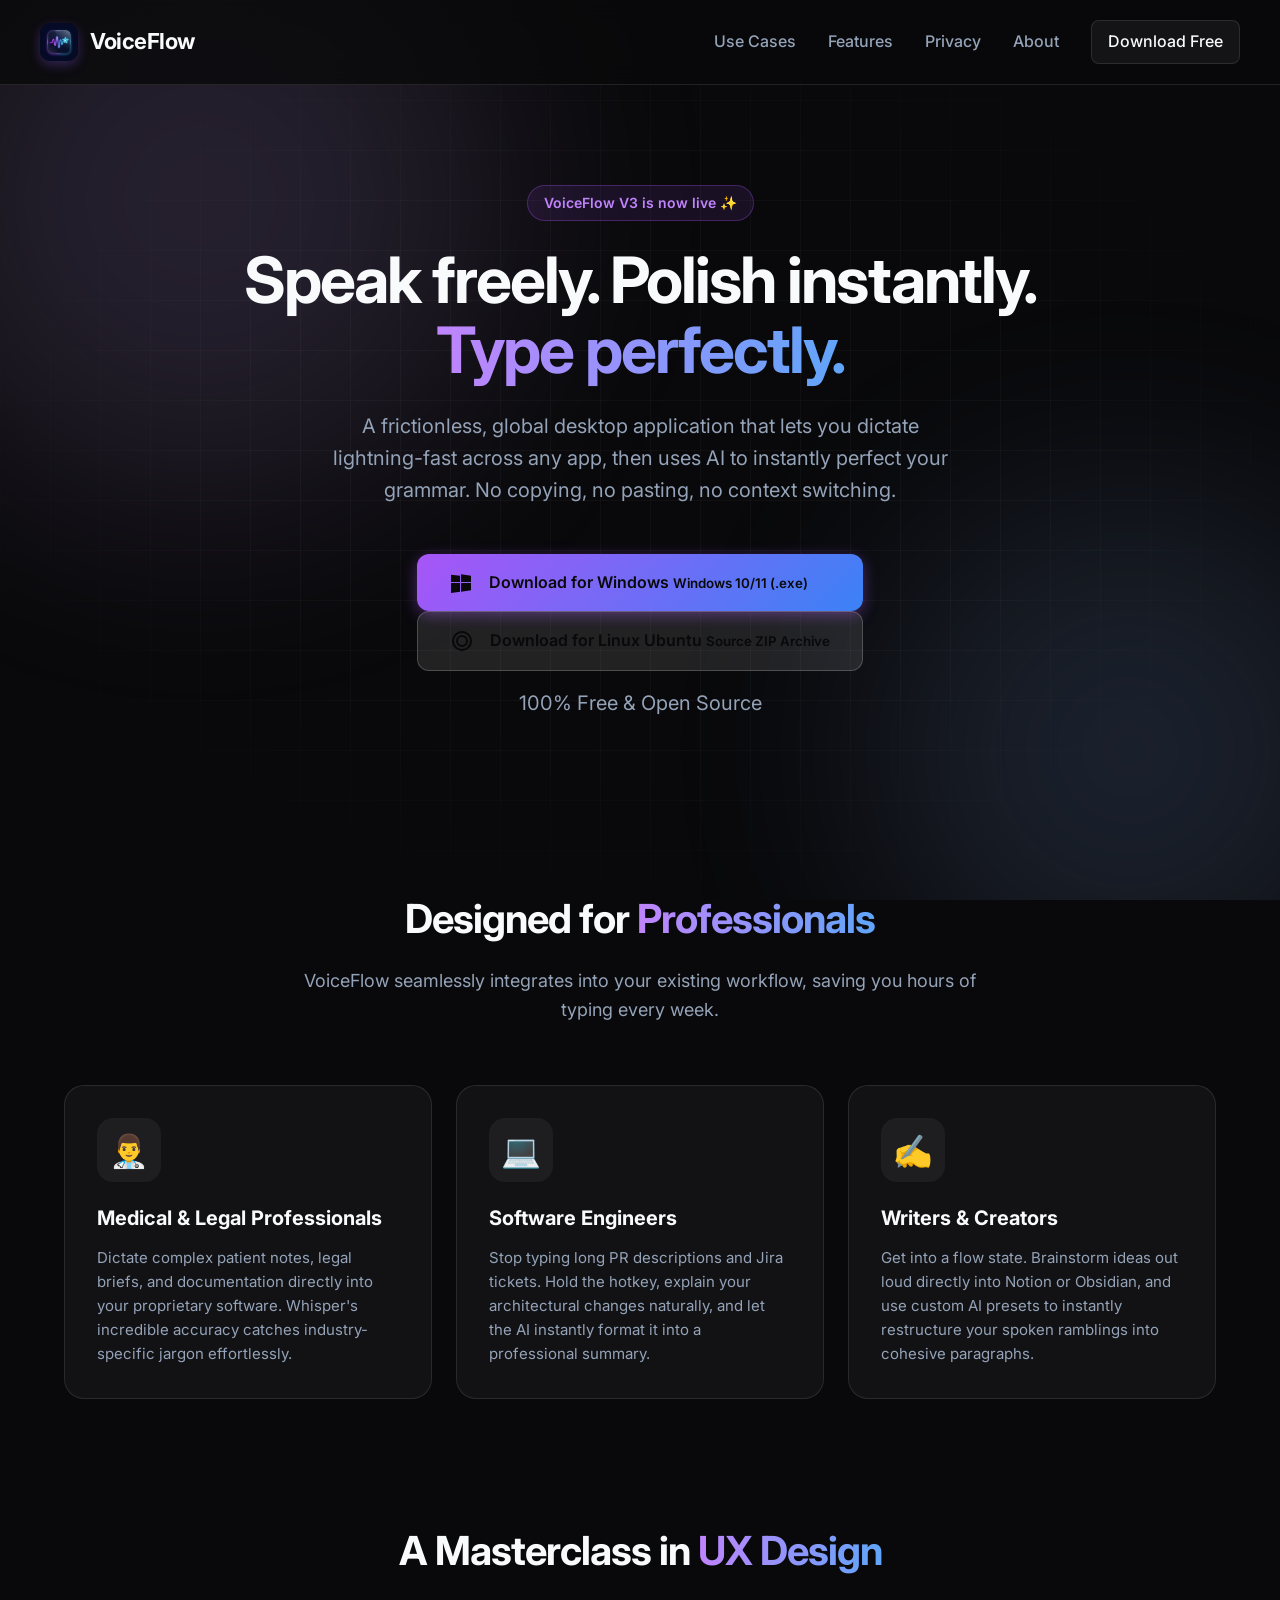
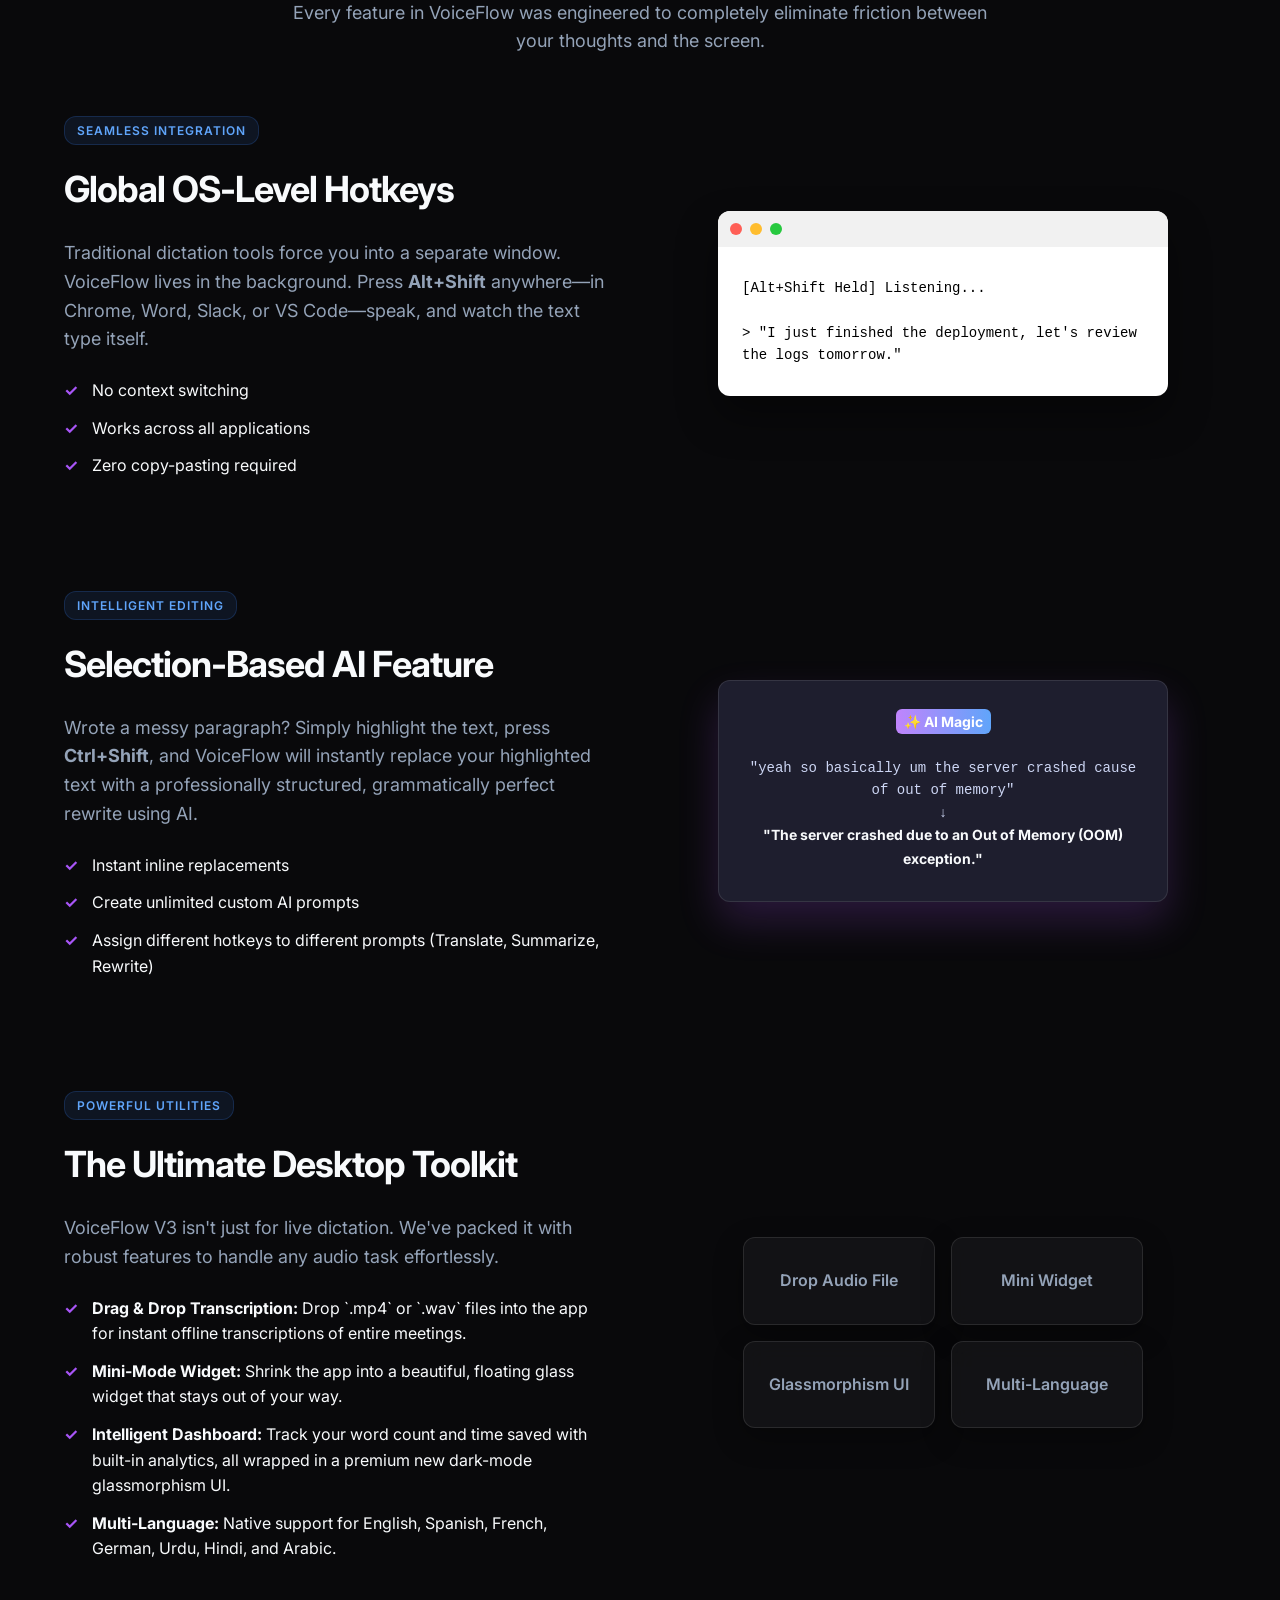
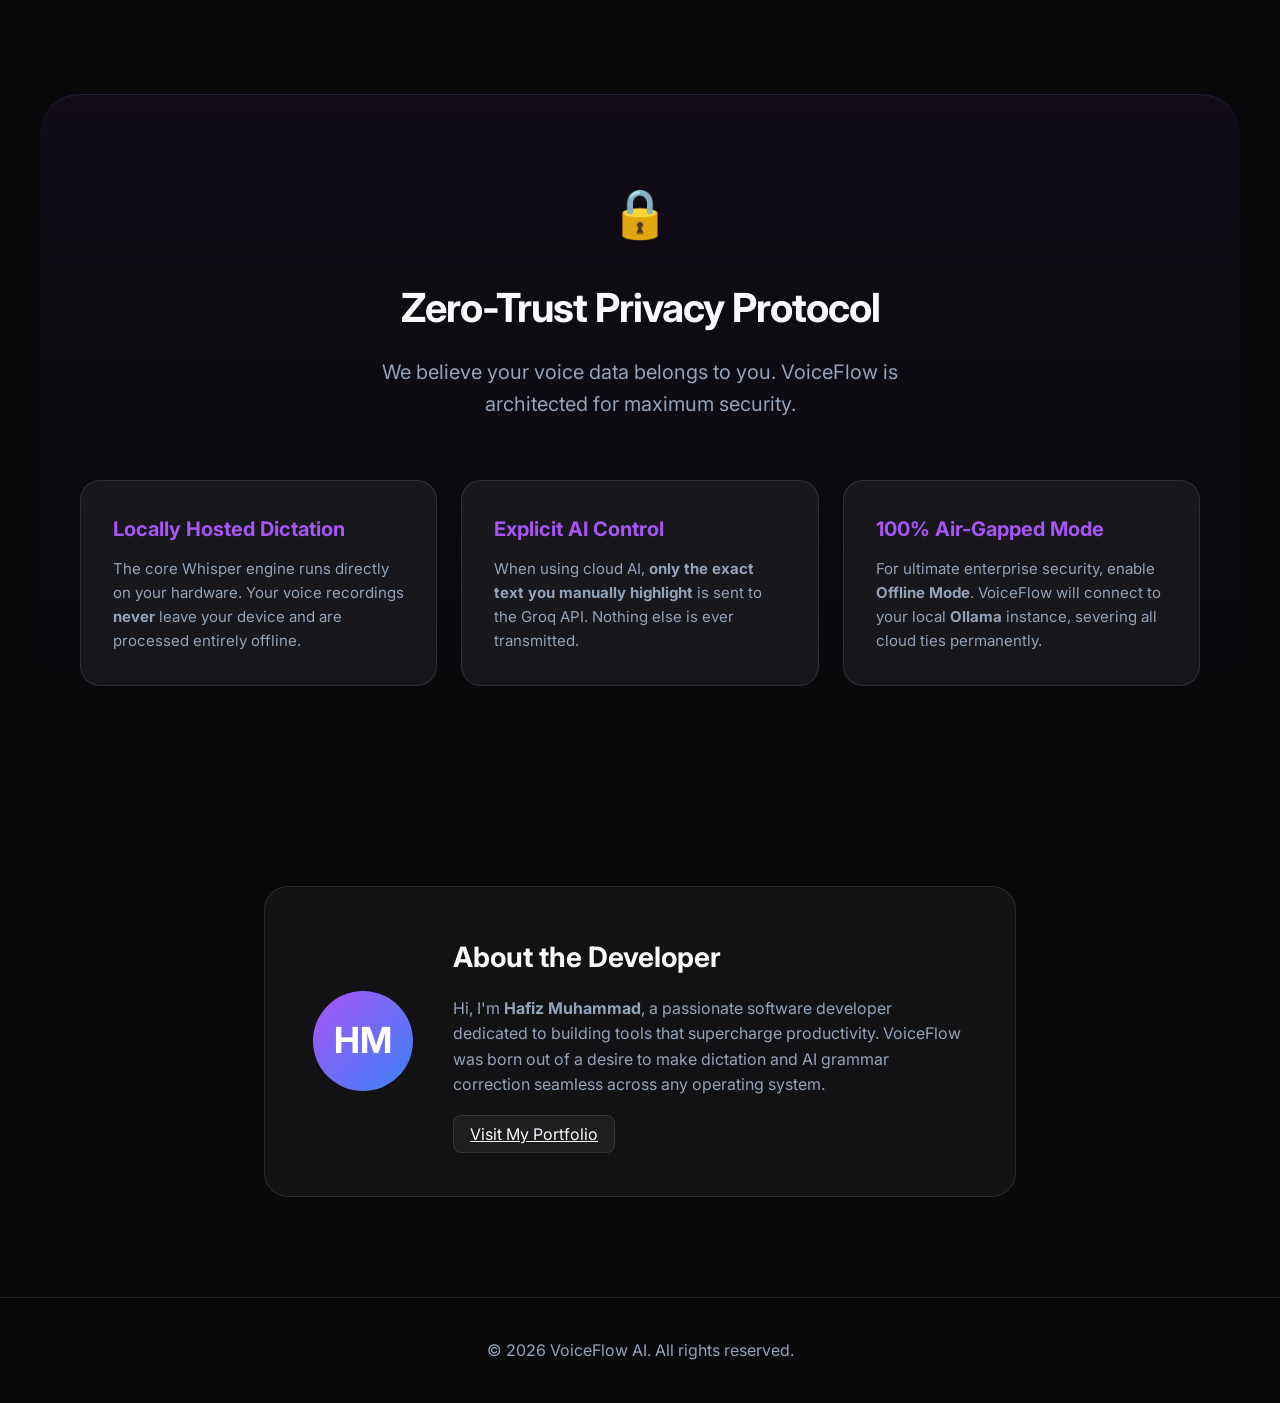
==== commit 324f3538: "Fix Linux download link and website button visibility, copy logo to root app.ico" ====
--- a/docs/index.html
+++ b/docs/index.html
@@ -44,11 +44,11 @@
                             <small>Windows 10/11 (.exe)</small>
                         </div>
                     </a>
-                    <a href="https://github.com/HafizMuhammadShah42895/VoiceFlow" class="btn-download linux" style="background: rgba(255, 255, 255, 0.05); border: 1px solid rgba(255, 255, 255, 0.1);">
+                    <a href="https://github.com/HafizMuhammadShah42895/VoiceFlow/archive/refs/heads/main.zip" class="btn-download linux">
                         <svg width="24" height="24" viewBox="0 0 24 24" fill="currentColor"><path d="M12,2A10,10 0 0,1 22,12A10,10 0 0,1 12,22A10,10 0 0,1 2,12A10,10 0 0,1 12,2M12,4A8,8 0 0,0 4,12A8,8 0 0,0 12,20A8,8 0 0,0 20,12A8,8 0 0,0 12,4M12,6A6,6 0 0,1 18,12A6,6 0 0,1 12,18A6,6 0 0,1 6,12A6,6 0 0,1 12,6M12,8A4,4 0 0,0 8,12A4,4 0 0,0 12,16A4,4 0 0,0 16,12A4,4 0 0,0 12,8Z"/></svg>
                         <div>
-                            <span>Run on Linux Ubuntu</span>
-                            <small>Source / Python 3</small>
+                            <span>Download for Linux Ubuntu</span>
+                            <small>Source ZIP Archive</small>
                         </div>
                     </a>
                 </div>
--- a/docs/style.css
+++ b/docs/style.css
@@ -192,6 +192,27 @@
 .btn-download:hover {
     transform: translateY(-2px);
     box-shadow: 0 10px 25px rgba(255, 255, 255, 0.15);
+}
+
+.btn-download.windows {
+    background: linear-gradient(135deg, var(--primary), var(--secondary));
+    box-shadow: 0 4px 15px rgba(168, 85, 247, 0.4);
+}
+
+.btn-download.windows:hover {
+    transform: translateY(-2px);
+    box-shadow: 0 6px 20px rgba(168, 85, 247, 0.6);
+}
+
+.btn-download.linux {
+    background: rgba(255, 255, 255, 0.1);
+    border: 1px solid rgba(255, 255, 255, 0.2);
+}
+
+.btn-download.linux:hover {
+    transform: translateY(-2px);
+    background: rgba(255, 255, 255, 0.15);
+    border-color: rgba(255, 255, 255, 0.3);
 }
 
 .github-note {
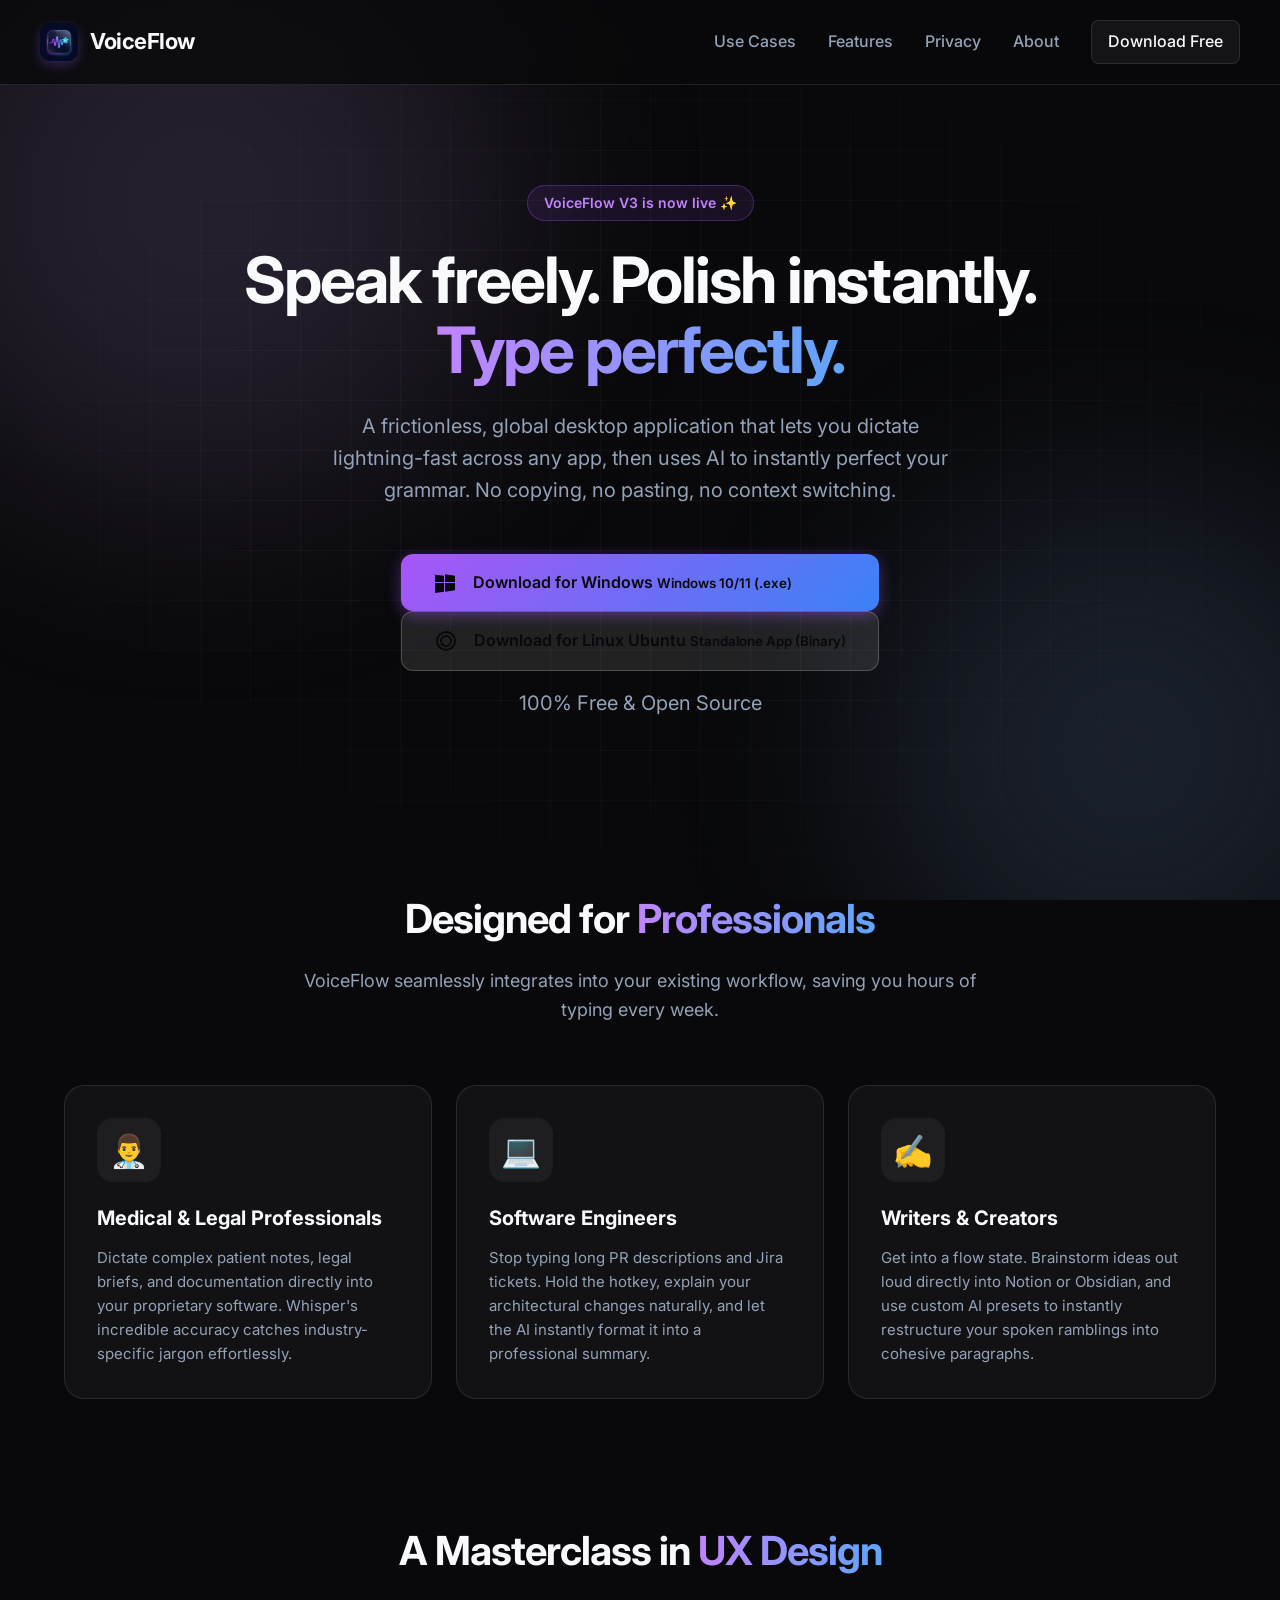
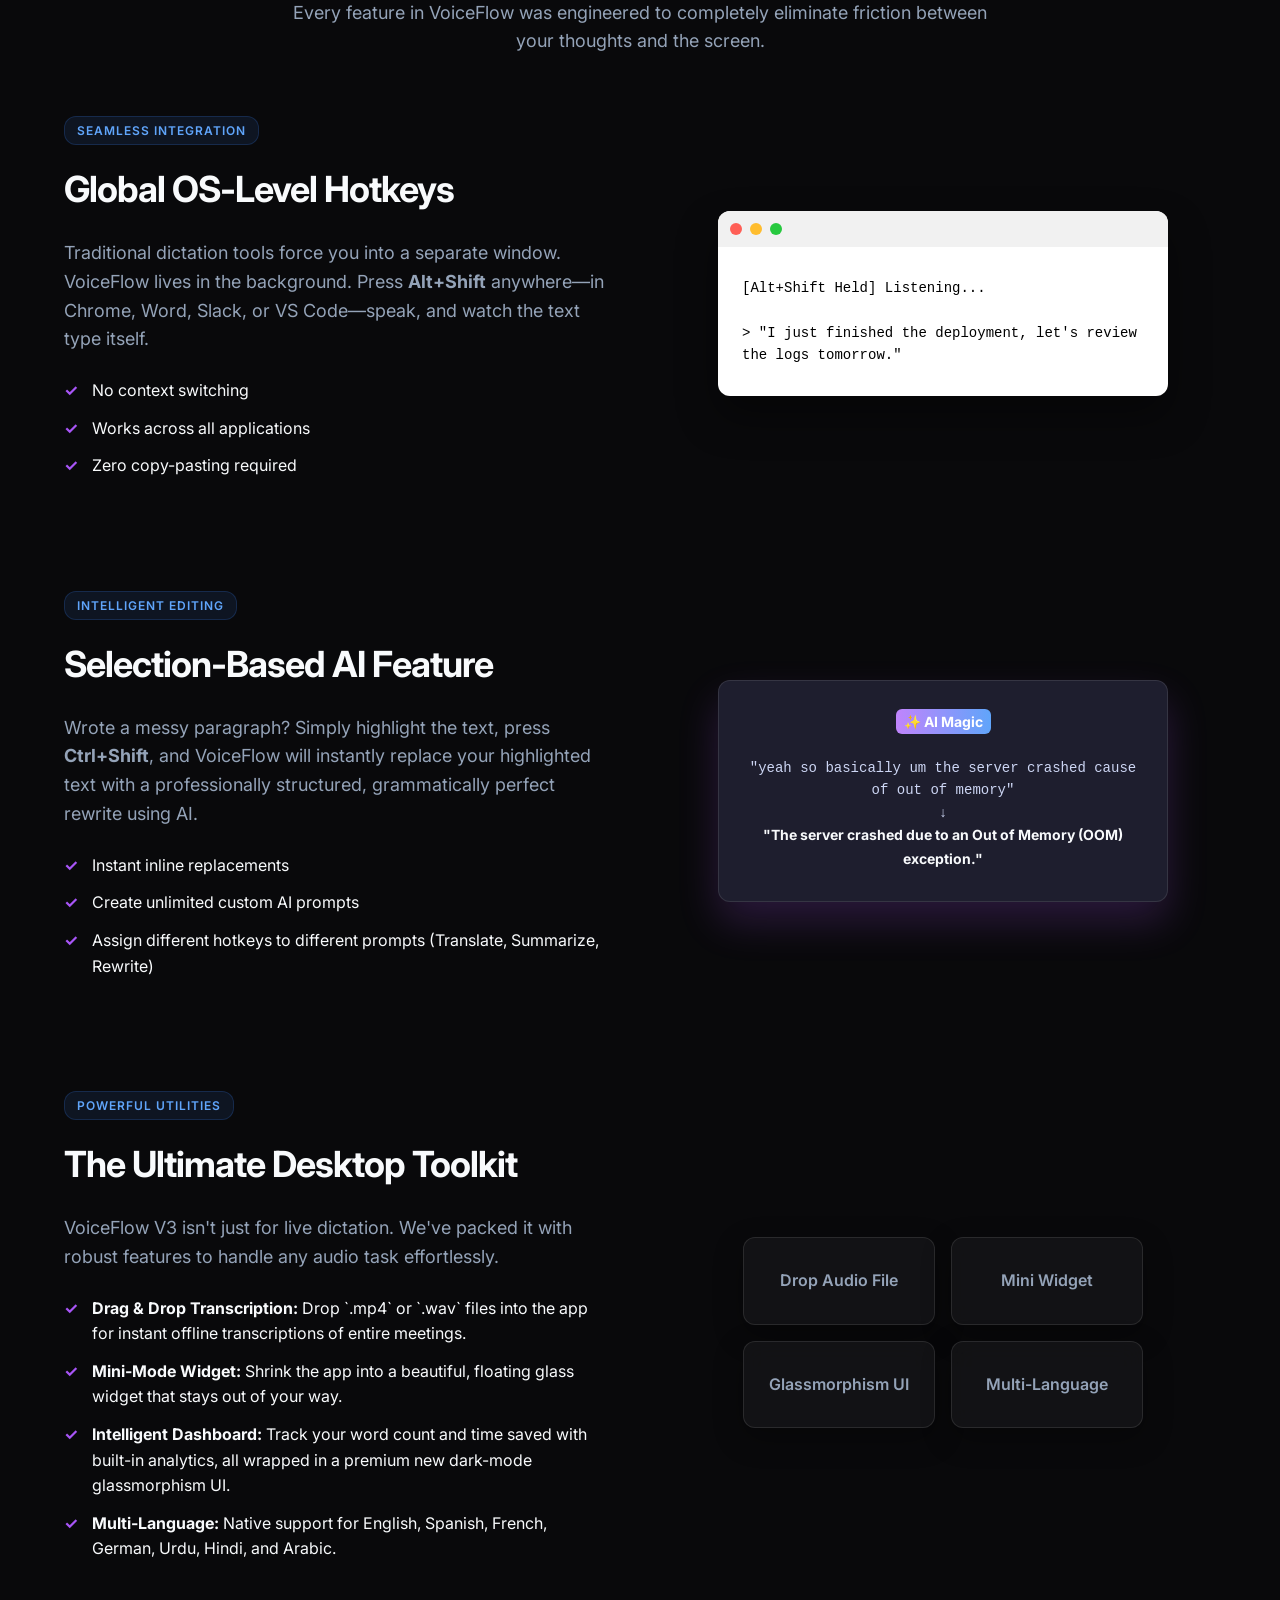
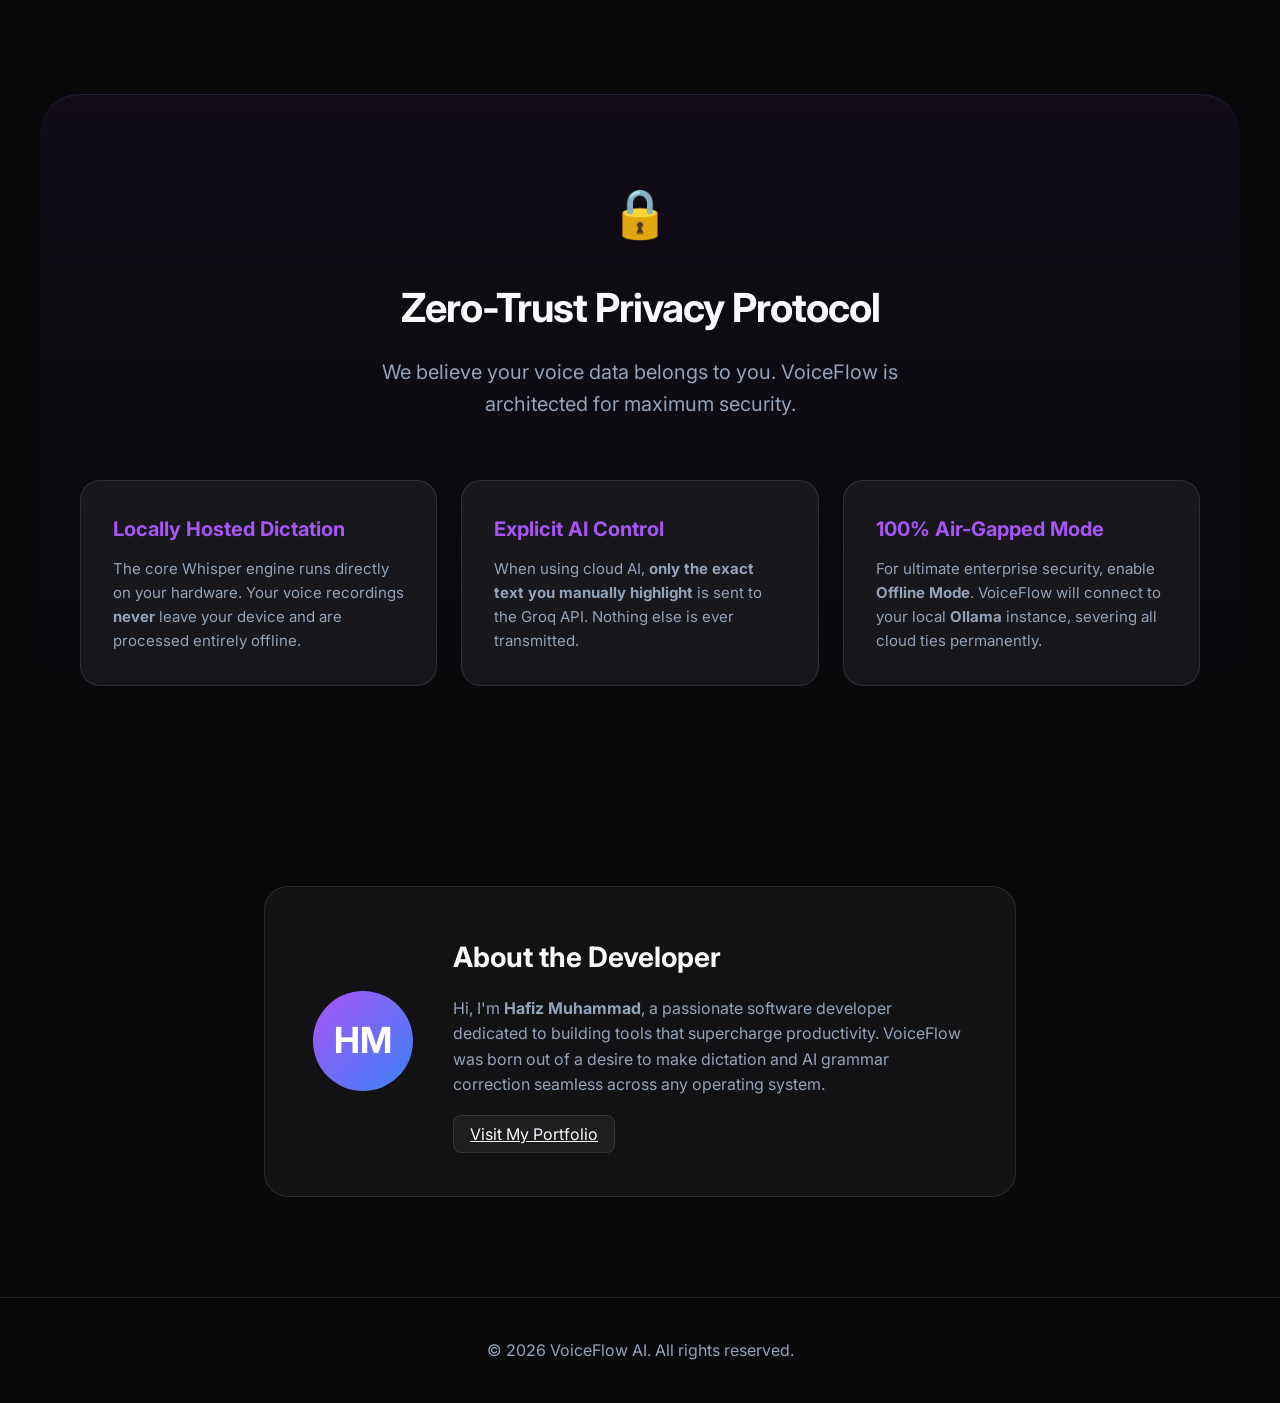
==== commit c1bcc1ad: "Update Linux download button to point to standalone binary" ====
--- a/docs/index.html
+++ b/docs/index.html
@@ -44,11 +44,11 @@
                             <small>Windows 10/11 (.exe)</small>
                         </div>
                     </a>
-                    <a href="https://github.com/HafizMuhammadShah42895/VoiceFlow/archive/refs/heads/main.zip" class="btn-download linux">
+                    <a href="https://github.com/HafizMuhammadShah42895/VoiceFlow/releases/latest/download/VoiceFlow_Linux" class="btn-download linux">
                         <svg width="24" height="24" viewBox="0 0 24 24" fill="currentColor"><path d="M12,2A10,10 0 0,1 22,12A10,10 0 0,1 12,22A10,10 0 0,1 2,12A10,10 0 0,1 12,2M12,4A8,8 0 0,0 4,12A8,8 0 0,0 12,20A8,8 0 0,0 20,12A8,8 0 0,0 12,4M12,6A6,6 0 0,1 18,12A6,6 0 0,1 12,18A6,6 0 0,1 6,12A6,6 0 0,1 12,6M12,8A4,4 0 0,0 8,12A4,4 0 0,0 12,16A4,4 0 0,0 16,12A4,4 0 0,0 12,8Z"/></svg>
                         <div>
                             <span>Download for Linux Ubuntu</span>
-                            <small>Source ZIP Archive</small>
+                            <small>Standalone App (Binary)</small>
                         </div>
                     </a>
                 </div>
